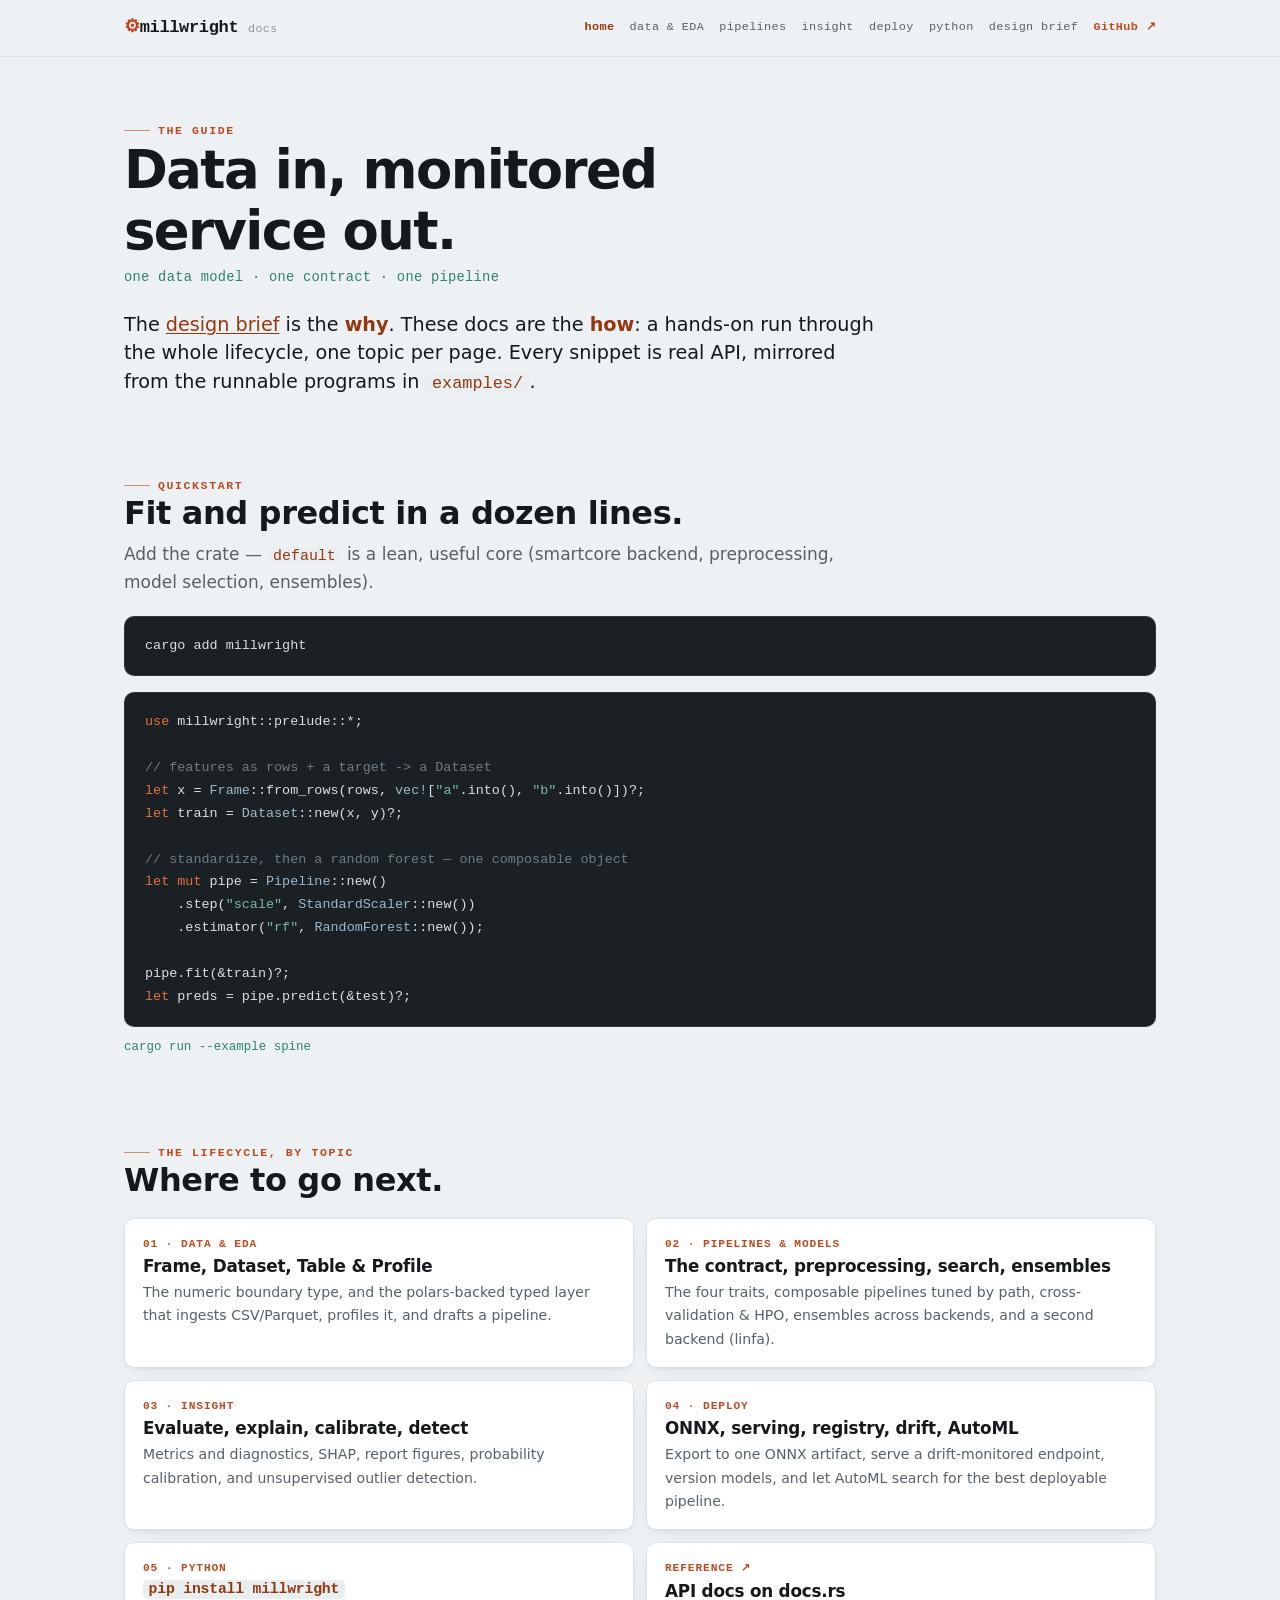
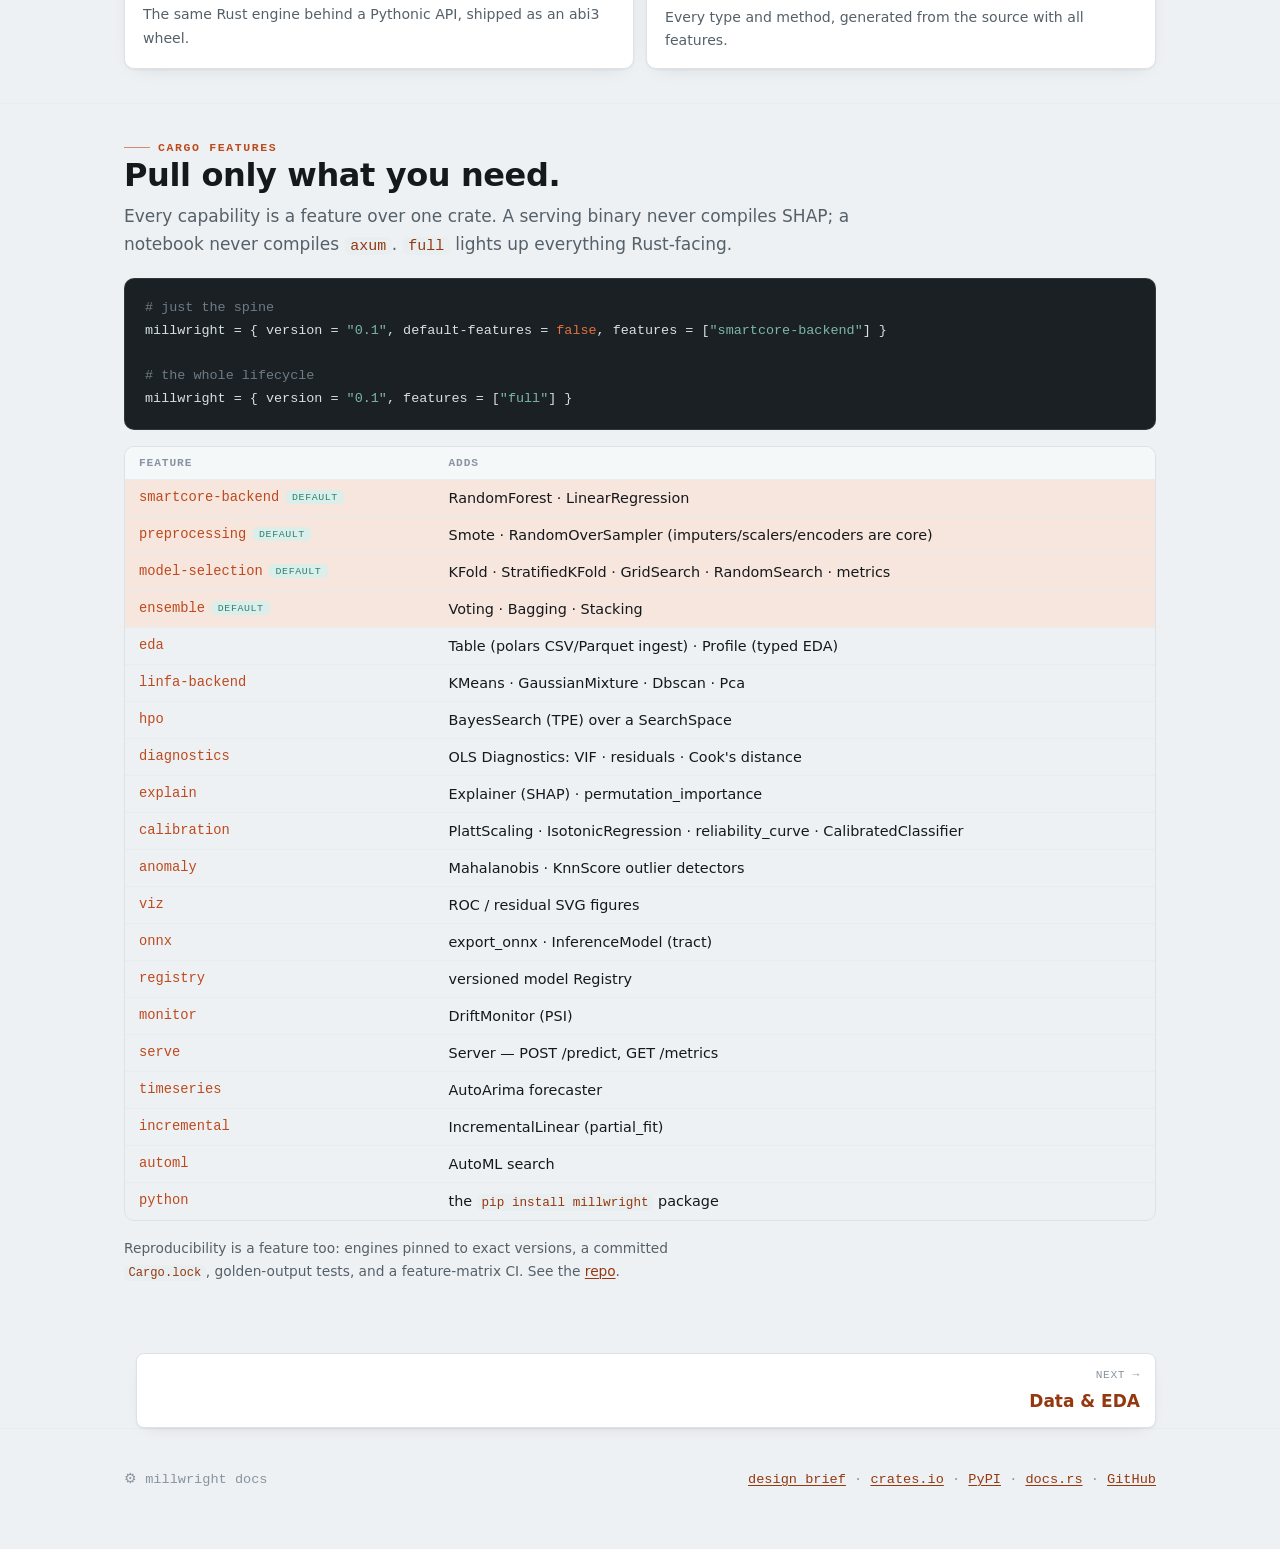
==== docs/index.html @ 13133437 "Site: split the guide into a multi-page docs site under docs/ - New docs/ site sharing docs/site.css" ====
<html><head><meta http-equiv="Content-Type" content="text/html; charset=UTF-8"><title>Millwright · Docs</title>
<meta name="viewport" content="width=device-width, initial-scale=1">
<link rel="stylesheet" href="site.css">
</head><body><header class="top">
  <div class="wrap">
    <div class="brand"><a href="../index.html"><span class="mark">⚙</span>millwright</a><span class="ver">docs</span></div>
    <nav>
      <a href="index.html" class="active">home</a>
      <a href="data.html">data &amp; EDA</a>
      <a href="pipelines.html">pipelines</a>
      <a href="insight.html">insight</a>
      <a href="deploy.html">deploy</a>
      <a href="python.html">python</a>
      <a href="../index.html">design brief</a>
      <a class="repo" href="https://github.com/mi7plus/millwright">GitHub ↗</a>
    </nav>
  </div>
</header>

<main>
  <div class="wrap">
    <div class="hero">
      <div class="eyebrow">The guide</div>
      <h1>Data in, monitored<br>service out.</h1>
      <div class="sub">one data model · one contract · one pipeline</div>
      <p class="lede">The <a href="../index.html">design brief</a> is the <b>why</b>. These docs are the <b>how</b>: a hands-on run through the whole lifecycle, one topic per page. Every snippet is real API, mirrored from the runnable programs in <code class="inl">examples/</code>.</p>
    </div>
  </div>

  <!-- QUICKSTART -->
  <section id="quickstart">
    <div class="wrap">
      <div class="head col">
        <div class="eyebrow">Quickstart</div>
        <h2>Fit and predict in a dozen lines.</h2>
        <p class="muted">Add the crate — <code class="inl">default</code> is a lean, useful core (smartcore backend, preprocessing, model selection, ensembles).</p>
      </div>
<pre>cargo add millwright</pre>
<pre><span class="k">use</span> millwright::prelude::*;

<span class="c">// features as rows + a target -&gt; a Dataset</span>
<span class="k">let</span> x = <span class="f">Frame</span>::from_rows(rows, <span class="f">vec!</span>[<span class="s">"a"</span>.into(), <span class="s">"b"</span>.into()])?;
<span class="k">let</span> train = <span class="f">Dataset</span>::new(x, y)?;

<span class="c">// standardize, then a random forest — one composable object</span>
<span class="k">let mut</span> pipe = <span class="f">Pipeline</span>::new()
    .step(<span class="s">"scale"</span>, <span class="f">StandardScaler</span>::new())
    .estimator(<span class="s">"rf"</span>, <span class="f">RandomForest</span>::new());

pipe.fit(&amp;train)?;
<span class="k">let</span> preds = pipe.predict(&amp;test)?;</pre>
      <p class="run">cargo run --example spine</p>
    </div>
  </section>

  <!-- TOPIC CARDS -->
  <section id="topics">
    <div class="wrap">
      <div class="head col">
        <div class="eyebrow">The lifecycle, by topic</div>
        <h2>Where to go next.</h2>
      </div>
      <div class="cards">
        <a class="card" href="data.html">
          <div class="n">01 · data &amp; EDA</div>
          <h3>Frame, Dataset, Table &amp; Profile</h3>
          <p>The numeric boundary type, and the polars-backed typed layer that ingests CSV/Parquet, profiles it, and drafts a pipeline.</p>
        </a>
        <a class="card" href="pipelines.html">
          <div class="n">02 · pipelines &amp; models</div>
          <h3>The contract, preprocessing, search, ensembles</h3>
          <p>The four traits, composable pipelines tuned by path, cross-validation &amp; HPO, ensembles across backends, and a second backend (linfa).</p>
        </a>
        <a class="card" href="insight.html">
          <div class="n">03 · insight</div>
          <h3>Evaluate, explain, calibrate, detect</h3>
          <p>Metrics and diagnostics, SHAP, report figures, probability calibration, and unsupervised outlier detection.</p>
        </a>
        <a class="card" href="deploy.html">
          <div class="n">04 · deploy</div>
          <h3>ONNX, serving, registry, drift, AutoML</h3>
          <p>Export to one ONNX artifact, serve a drift-monitored endpoint, version models, and let AutoML search for the best deployable pipeline.</p>
        </a>
        <a class="card" href="python.html">
          <div class="n">05 · python</div>
          <h3><code class="inl">pip install millwright</code></h3>
          <p>The same Rust engine behind a Pythonic API, shipped as an abi3 wheel.</p>
        </a>
        <a class="card" href="https://docs.rs/millwright">
          <div class="n">reference ↗</div>
          <h3>API docs on docs.rs</h3>
          <p>Every type and method, generated from the source with all features.</p>
        </a>
      </div>
    </div>
  </section>

  <!-- FEATURES -->
  <section id="features">
    <div class="wrap">
      <div class="head col">
        <div class="eyebrow">Cargo features</div>
        <h2>Pull only what you need.</h2>
        <p class="muted">Every capability is a feature over one crate. A serving binary never compiles SHAP; a notebook never compiles <code class="inl">axum</code>. <code class="inl">full</code> lights up everything Rust-facing.</p>
      </div>
<pre><span class="c"># just the spine</span>
millwright = { version = <span class="s">"0.1"</span>, default-features = <span class="k">false</span>, features = [<span class="s">"smartcore-backend"</span>] }

<span class="c"># the whole lifecycle</span>
millwright = { version = <span class="s">"0.1"</span>, features = [<span class="s">"full"</span>] }</pre>
      <div class="tablewrap">
        <table>
          <thead><tr><th>Feature</th><th>Adds</th></tr></thead>
          <tbody>
            <tr class="core"><td><span class="feat">smartcore-backend</span><span class="badge">default</span></td><td>RandomForest · LinearRegression</td></tr>
            <tr class="core"><td><span class="feat">preprocessing</span><span class="badge">default</span></td><td>Smote · RandomOverSampler (imputers/scalers/encoders are core)</td></tr>
            <tr class="core"><td><span class="feat">model-selection</span><span class="badge">default</span></td><td>KFold · StratifiedKFold · GridSearch · RandomSearch · metrics</td></tr>
            <tr class="core"><td><span class="feat">ensemble</span><span class="badge">default</span></td><td>Voting · Bagging · Stacking</td></tr>
            <tr><td><span class="feat">eda</span></td><td>Table (polars CSV/Parquet ingest) · Profile (typed EDA)</td></tr>
            <tr><td><span class="feat">linfa-backend</span></td><td>KMeans · GaussianMixture · Dbscan · Pca</td></tr>
            <tr><td><span class="feat">hpo</span></td><td>BayesSearch (TPE) over a SearchSpace</td></tr>
            <tr><td><span class="feat">diagnostics</span></td><td>OLS Diagnostics: VIF · residuals · Cook's distance</td></tr>
            <tr><td><span class="feat">explain</span></td><td>Explainer (SHAP) · permutation_importance</td></tr>
            <tr><td><span class="feat">calibration</span></td><td>PlattScaling · IsotonicRegression · reliability_curve · CalibratedClassifier</td></tr>
            <tr><td><span class="feat">anomaly</span></td><td>Mahalanobis · KnnScore outlier detectors</td></tr>
            <tr><td><span class="feat">viz</span></td><td>ROC / residual SVG figures</td></tr>
            <tr><td><span class="feat">onnx</span></td><td>export_onnx · InferenceModel (tract)</td></tr>
            <tr><td><span class="feat">registry</span></td><td>versioned model Registry</td></tr>
            <tr><td><span class="feat">monitor</span></td><td>DriftMonitor (PSI)</td></tr>
            <tr><td><span class="feat">serve</span></td><td>Server — POST /predict, GET /metrics</td></tr>
            <tr><td><span class="feat">timeseries</span></td><td>AutoArima forecaster</td></tr>
            <tr><td><span class="feat">incremental</span></td><td>IncrementalLinear (partial_fit)</td></tr>
            <tr><td><span class="feat">automl</span></td><td>AutoML search</td></tr>
            <tr><td><span class="feat">python</span></td><td>the <code class="inl">pip install millwright</code> package</td></tr>
          </tbody>
        </table>
      </div>
      <p class="tiny">Reproducibility is a feature too: engines pinned to exact versions, a committed <code class="inl">Cargo.lock</code>, golden-output tests, and a feature-matrix CI. See the <a href="https://github.com/mi7plus/millwright">repo</a>.</p>
    </div>
  </section>

  <div class="wrap">
    <div class="pager">
      <span></span>
      <a class="next" href="data.html"><span class="dir">next →</span><b>Data &amp; EDA</b></a>
    </div>
  </div>
</main>

<footer>
  <div class="wrap">
    <span class="mono">⚙ millwright docs</span>
    <span class="mono"><a href="../index.html">design brief</a> · <a href="https://crates.io/crates/millwright">crates.io</a> · <a href="https://pypi.org/project/millwright/">PyPI</a> · <a href="https://docs.rs/millwright">docs.rs</a> · <a href="https://github.com/mi7plus/millwright">GitHub</a></span>
  </div>
</footer>
</body></html>
---- docs/site.css ----
:root{
  --bg:#EEF1F3; --surface:#FFFFFF; --surface-2:#F5F8F9; --surface-3:#E9EEF1;
  --ink:#16191C; --ink-soft:#556069; --ink-faint:#8894A0;
  --line:#DCE3E8; --line-soft:#E7ECEF;
  --oxide:#BC4A1E; --oxide-tint:#F6E6DE; --oxide-ink:#94380F;
  --patina:#2C8272; --patina-tint:#DCEEEA;
  --steel:#3E5566;
  --code-bg:#1A2024; --code-ink:#D7E0E6; --code-key:#E4703F; --code-str:#7CB8A6; --code-com:#6E7C86; --code-fn:#9DB8CC;
  --font-sans:system-ui,-apple-system,"Segoe UI",Roboto,Helvetica,Arial,sans-serif;
  --font-mono:ui-monospace,"JetBrains Mono","Cascadia Code","SF Mono",Menlo,Consolas,monospace;
  --measure:68ch;
  --radius:10px;
  --shadow:0 1px 2px rgba(20,30,40,.05),0 6px 20px -12px rgba(20,30,40,.18);
}
:root:not([data-theme="light"]){
  @media (prefers-color-scheme:dark){
    --bg:#13171A; --surface:#1A2024; --surface-2:#20272C; --surface-3:#161C20;
    --ink:#E7ECEF; --ink-soft:#9DA8B0; --ink-faint:#6C7882;
    --line:#2A333A; --line-soft:#232B31;
    --oxide:#E4703F; --oxide-tint:#2A1C15; --oxide-ink:#F0906A;
    --patina:#54B7A1; --patina-tint:#132723;
    --steel:#87A2B6;
    --code-bg:#10151A; --shadow:0 1px 2px rgba(0,0,0,.3),0 10px 30px -16px rgba(0,0,0,.6);
  }
}
:root[data-theme="dark"]{
  --bg:#13171A; --surface:#1A2024; --surface-2:#20272C; --surface-3:#161C20;
  --ink:#E7ECEF; --ink-soft:#9DA8B0; --ink-faint:#6C7882;
  --line:#2A333A; --line-soft:#232B31;
  --oxide:#E4703F; --oxide-tint:#2A1C15; --oxide-ink:#F0906A;
  --patina:#54B7A1; --patina-tint:#132723;
  --steel:#87A2B6;
  --code-bg:#10151A; --shadow:0 1px 2px rgba(0,0,0,.3),0 10px 30px -16px rgba(0,0,0,.6);
}

*{box-sizing:border-box}
html{-webkit-text-size-adjust:100%; scroll-behavior:smooth}
body{
  margin:0; background:var(--bg); color:var(--ink);
  font-family:var(--font-sans); font-size:17px; line-height:1.65;
  -webkit-font-smoothing:antialiased; text-rendering:optimizeLegibility;
}
.wrap{max-width:1080px; margin:0 auto; padding:0 24px}
.col{max-width:var(--measure)}

h1,h2,h3{line-height:1.15; text-wrap:balance; margin:0; letter-spacing:-.012em}
h2{font-size:clamp(1.5rem,1.1rem + 1.5vw,2rem); font-weight:650; margin-bottom:.5rem}
h3{font-size:1.12rem; font-weight:650; margin:1.4rem 0 .3rem}
p{margin:0 0 1rem; max-width:var(--measure)}
a{color:var(--oxide-ink); text-underline-offset:2px; text-decoration-thickness:1px}
strong{font-weight:650}
.eyebrow{
  font-family:var(--font-mono); font-size:.72rem; font-weight:600;
  letter-spacing:.14em; text-transform:uppercase; color:var(--oxide);
  display:inline-flex; align-items:center; gap:.5rem;
}
.eyebrow::before{content:""; width:26px; height:1px; background:var(--oxide); opacity:.6}
.mono{font-family:var(--font-mono)}
.muted{color:var(--ink-soft)}
.tiny{font-size:.86rem; color:var(--ink-soft)}

header.top{
  position:sticky; top:0; z-index:20; background:color-mix(in srgb,var(--bg) 86%,transparent);
  -webkit-backdrop-filter:saturate(1.4) blur(8px); backdrop-filter:saturate(1.4) blur(8px);
  border-bottom:1px solid var(--line);
}
.top .wrap{display:flex; align-items:center; justify-content:space-between; height:56px}
.brand{display:flex; align-items:baseline; gap:.6rem; font-family:var(--font-mono); font-weight:700; letter-spacing:-.02em}
.brand a{color:inherit; text-decoration:none}
.brand .mark{color:var(--oxide); font-size:1.15rem}
.brand .ver{font-size:.72rem; color:var(--ink-faint); font-weight:500; letter-spacing:.05em}
.top nav{display:flex; gap:.95rem; font-family:var(--font-mono); font-size:.74rem; letter-spacing:.03em; align-items:center}
.top nav a{color:var(--ink-soft); text-decoration:none}
.top nav a:hover{color:var(--oxide-ink)}
.top nav a.active{color:var(--oxide-ink); font-weight:600}
.top nav a.repo{color:var(--oxide); font-weight:600}
@media(max-width:820px){.top nav{display:none}}

.hero{padding:64px 0 28px}
.hero h1{font-size:clamp(2.1rem,1.5rem + 2.6vw,3.3rem); font-weight:700; letter-spacing:-.03em}
.hero .sub{margin-top:.35rem; font-family:var(--font-mono); font-size:.86rem; letter-spacing:.02em; color:var(--patina)}
.hero .lede{margin-top:1.3rem; max-width:62ch; font-size:1.2rem; color:var(--ink); line-height:1.5}
.hero .lede b{color:var(--oxide-ink); font-weight:650}

section{padding:34px 0; border-top:1px solid var(--line-soft)}
section > .wrap > .head{margin-bottom:1.2rem}
.head .col{max-width:62ch}

pre{
  background:var(--code-bg); color:var(--code-ink); border-radius:var(--radius);
  padding:18px 20px; overflow-x:auto; font-family:var(--font-mono); font-size:.84rem; line-height:1.7;
  border:1px solid color-mix(in srgb,var(--code-ink) 12%,transparent); margin:0 0 1rem;
}
pre .k{color:var(--code-key)} pre .s{color:var(--code-str)} pre .c{color:var(--code-com)} pre .f{color:var(--code-fn)} pre .d{color:var(--ink-faint)}
code.inl{font-family:var(--font-mono); font-size:.88em; background:var(--surface-3); padding:.08em .38em; border-radius:5px; color:var(--oxide-ink)}

.tablewrap{overflow-x:auto; border:1px solid var(--line); border-radius:var(--radius); margin-bottom:1rem}
table{border-collapse:collapse; width:100%; font-size:.9rem; min-width:520px}
th,td{text-align:left; padding:10px 14px; border-bottom:1px solid var(--line-soft); vertical-align:top}
thead th{font-family:var(--font-mono); font-size:.7rem; text-transform:uppercase; letter-spacing:.08em; color:var(--ink-faint); font-weight:600; background:var(--surface-2)}
tbody tr:last-child td{border-bottom:0}
td .feat{font-family:var(--font-mono); color:var(--oxide); font-size:.86rem}
tr.core td{background:var(--oxide-tint)}
.badge{font-family:var(--font-mono); font-size:.62rem; letter-spacing:.06em; text-transform:uppercase; padding:.12rem .4rem; border-radius:5px; background:var(--patina-tint); color:var(--patina); margin-left:.4rem; vertical-align:middle}

ul.clean{list-style:none; margin:.2rem 0 1rem; padding:0; display:flex; flex-direction:column; gap:.5rem; max-width:var(--measure)}
ul.clean li{position:relative; padding-left:1.2rem; font-size:.95rem; color:var(--ink-soft); line-height:1.5}
ul.clean li::before{content:""; position:absolute; left:0; top:.62em; width:6px; height:6px; border-radius:1px; background:var(--oxide)}
ul.clean li b{color:var(--ink); font-weight:600}

.callout{
  background:var(--surface-2); border:1px solid var(--line); border-left:3px solid var(--patina);
  border-radius:8px; padding:12px 15px; margin:0 0 1rem; font-size:.92rem; color:var(--ink-soft); max-width:var(--measure);
}
.callout b{color:var(--ink)}
.run{font-family:var(--font-mono); font-size:.78rem; color:var(--patina); margin:-.4rem 0 1rem}

/* home topic cards */
.cards{display:grid; grid-template-columns:repeat(2,1fr); gap:12px; margin-top:.6rem}
@media(max-width:680px){.cards{grid-template-columns:1fr}}
.card{
  display:block; text-decoration:none; color:var(--ink);
  background:var(--surface); border:1px solid var(--line); border-radius:var(--radius);
  padding:16px 18px; box-shadow:var(--shadow);
}
.card:hover{border-color:var(--oxide)}
.card .n{font-family:var(--font-mono); font-size:.7rem; letter-spacing:.08em; text-transform:uppercase; color:var(--oxide); font-weight:600}
.card h3{margin:.25rem 0 .3rem; font-size:1.05rem}
.card p{margin:0; font-size:.88rem; color:var(--ink-soft)}

/* prev / next pager */
.pager{display:flex; justify-content:space-between; gap:12px; margin-top:1.2rem}
.pager a{
  flex:1; text-decoration:none; color:var(--ink); background:var(--surface);
  border:1px solid var(--line); border-radius:8px; padding:12px 15px; box-shadow:var(--shadow);
}
.pager a:hover{border-color:var(--oxide)}
.pager .dir{font-family:var(--font-mono); font-size:.7rem; letter-spacing:.06em; text-transform:uppercase; color:var(--ink-faint)}
.pager a.next{text-align:right}
.pager b{display:block; color:var(--oxide-ink); font-weight:650; margin-top:.15rem}

/* two-up */
.grid2{display:grid; grid-template-columns:1fr 1fr; gap:14px}
.grid2>div{min-width:0}
.grid2 table{min-width:0}
@media(max-width:720px){.grid2{grid-template-columns:1fr}}

footer{padding:40px 0 60px; border-top:1px solid var(--line-soft); color:var(--ink-faint); font-size:.85rem}
footer .wrap{display:flex; justify-content:space-between; flex-wrap:wrap; gap:1rem}
footer .mono{font-family:var(--font-mono)}
::selection{background:var(--oxide); color:#fff}
:focus-visible{outline:2px solid var(--oxide); outline-offset:2px; border-radius:3px}
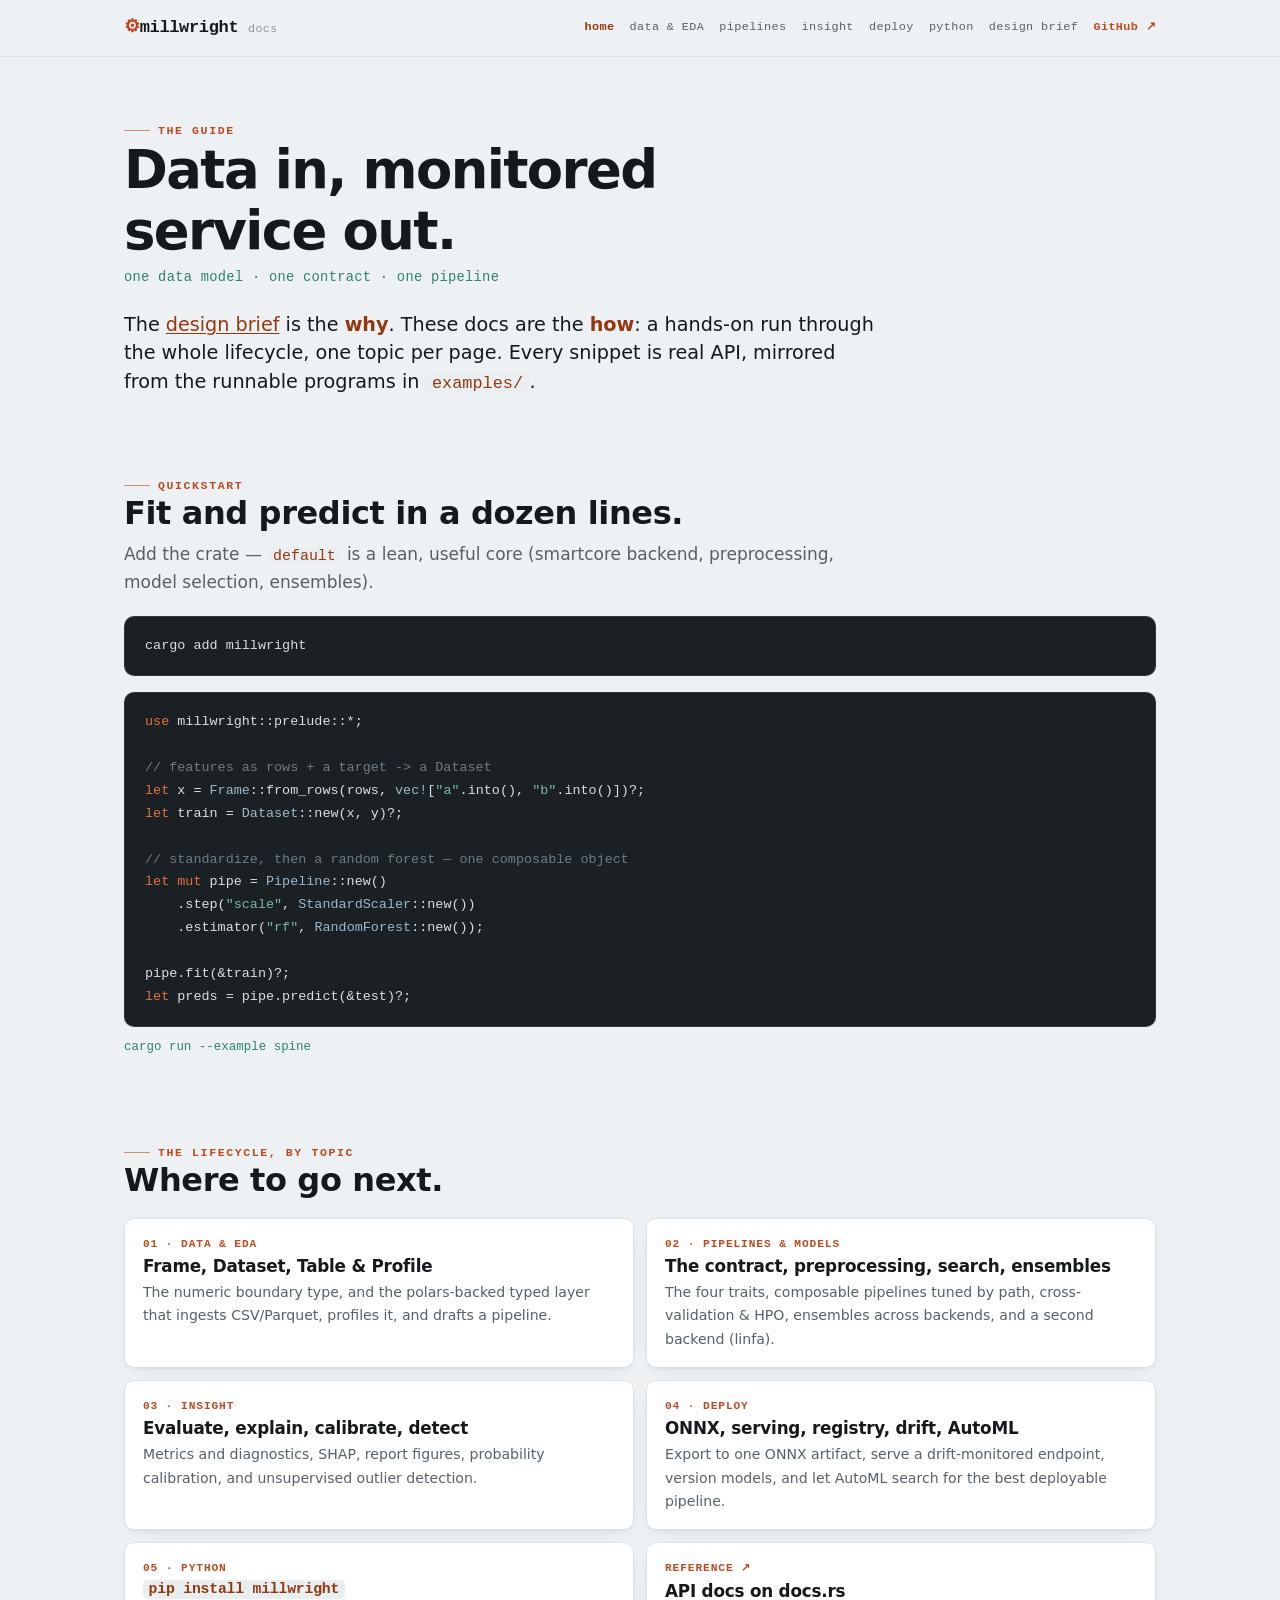
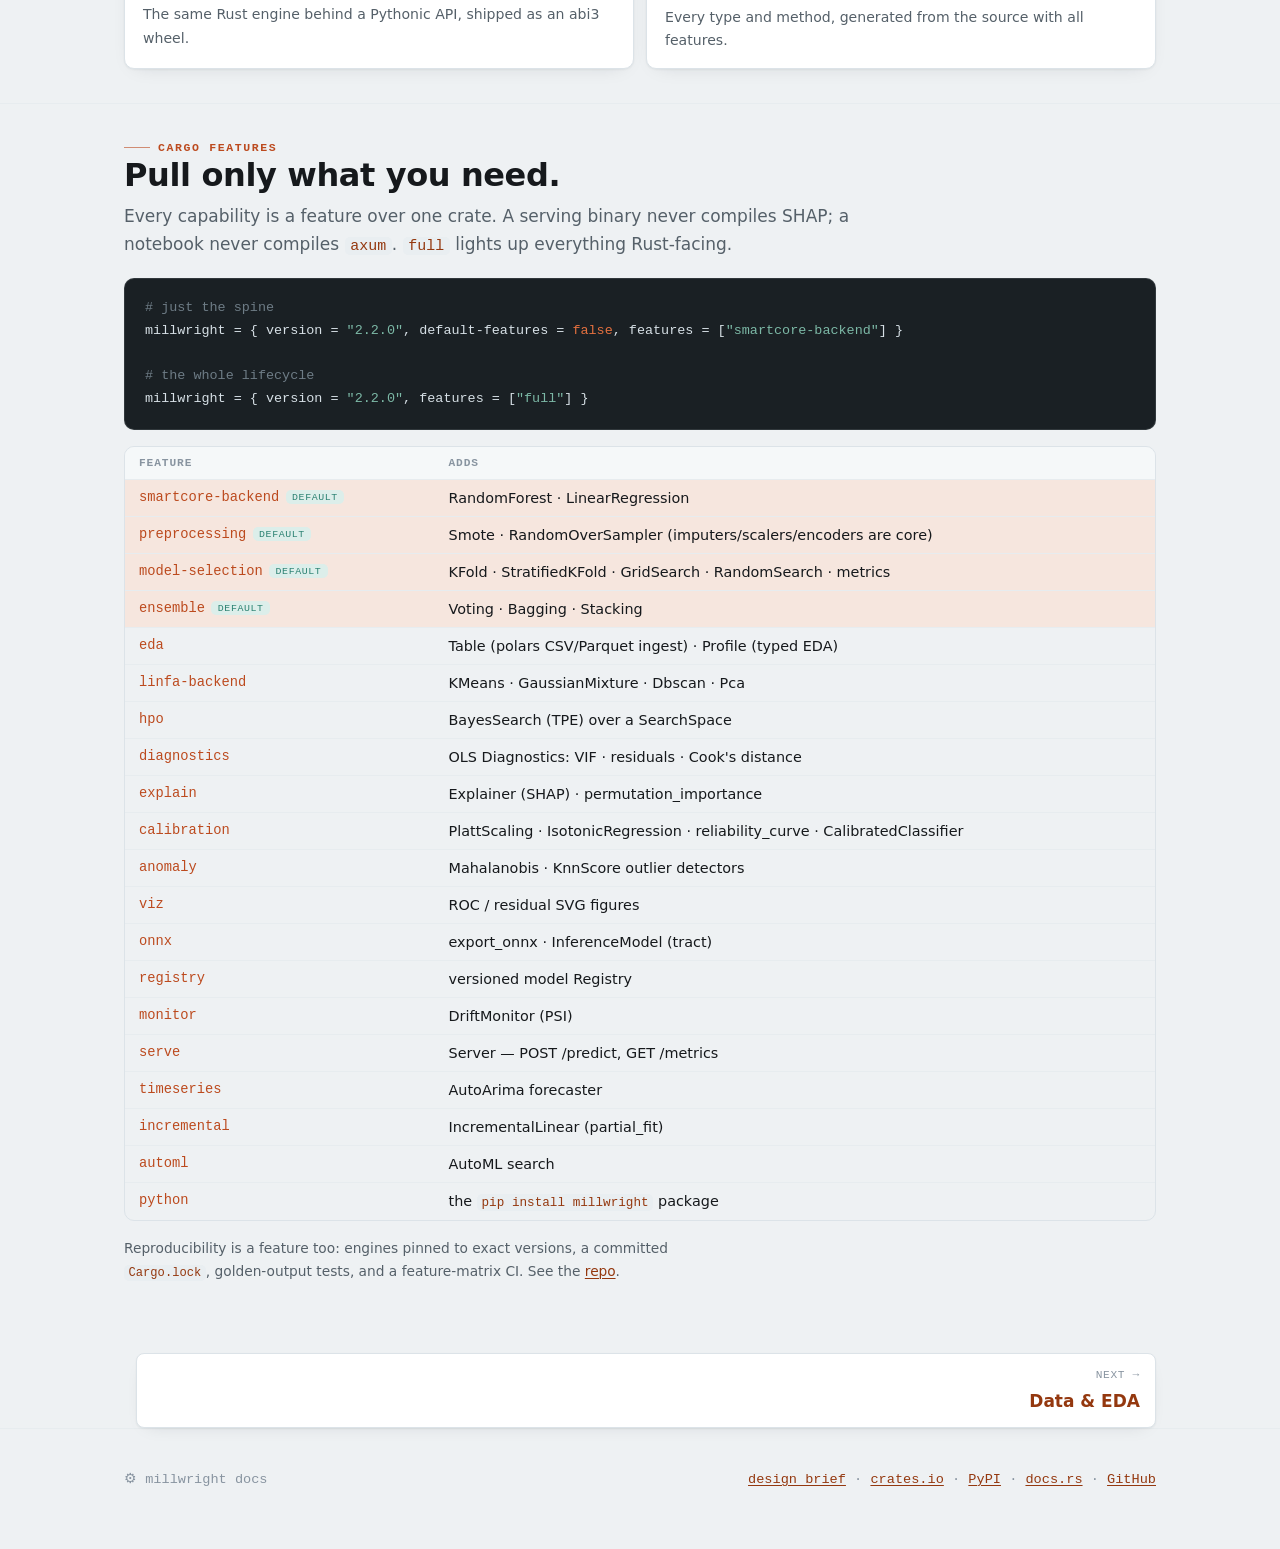
==== commit c1a9243a: "Close repository hardening gaps" ====
--- a/docs/index.html
+++ b/docs/index.html
@@ -104,10 +104,10 @@
         <p class="muted">Every capability is a feature over one crate. A serving binary never compiles SHAP; a notebook never compiles <code class="inl">axum</code>. <code class="inl">full</code> lights up everything Rust-facing.</p>
       </div>
 <pre><span class="c"># just the spine</span>
-millwright = { version = <span class="s">"0.1"</span>, default-features = <span class="k">false</span>, features = [<span class="s">"smartcore-backend"</span>] }
+millwright = { version = <span class="s">"2.2.0"</span>, default-features = <span class="k">false</span>, features = [<span class="s">"smartcore-backend"</span>] }
 
 <span class="c"># the whole lifecycle</span>
-millwright = { version = <span class="s">"0.1"</span>, features = [<span class="s">"full"</span>] }</pre>
+millwright = { version = <span class="s">"2.2.0"</span>, features = [<span class="s">"full"</span>] }</pre>
       <div class="tablewrap">
         <table>
           <thead><tr><th>Feature</th><th>Adds</th></tr></thead>
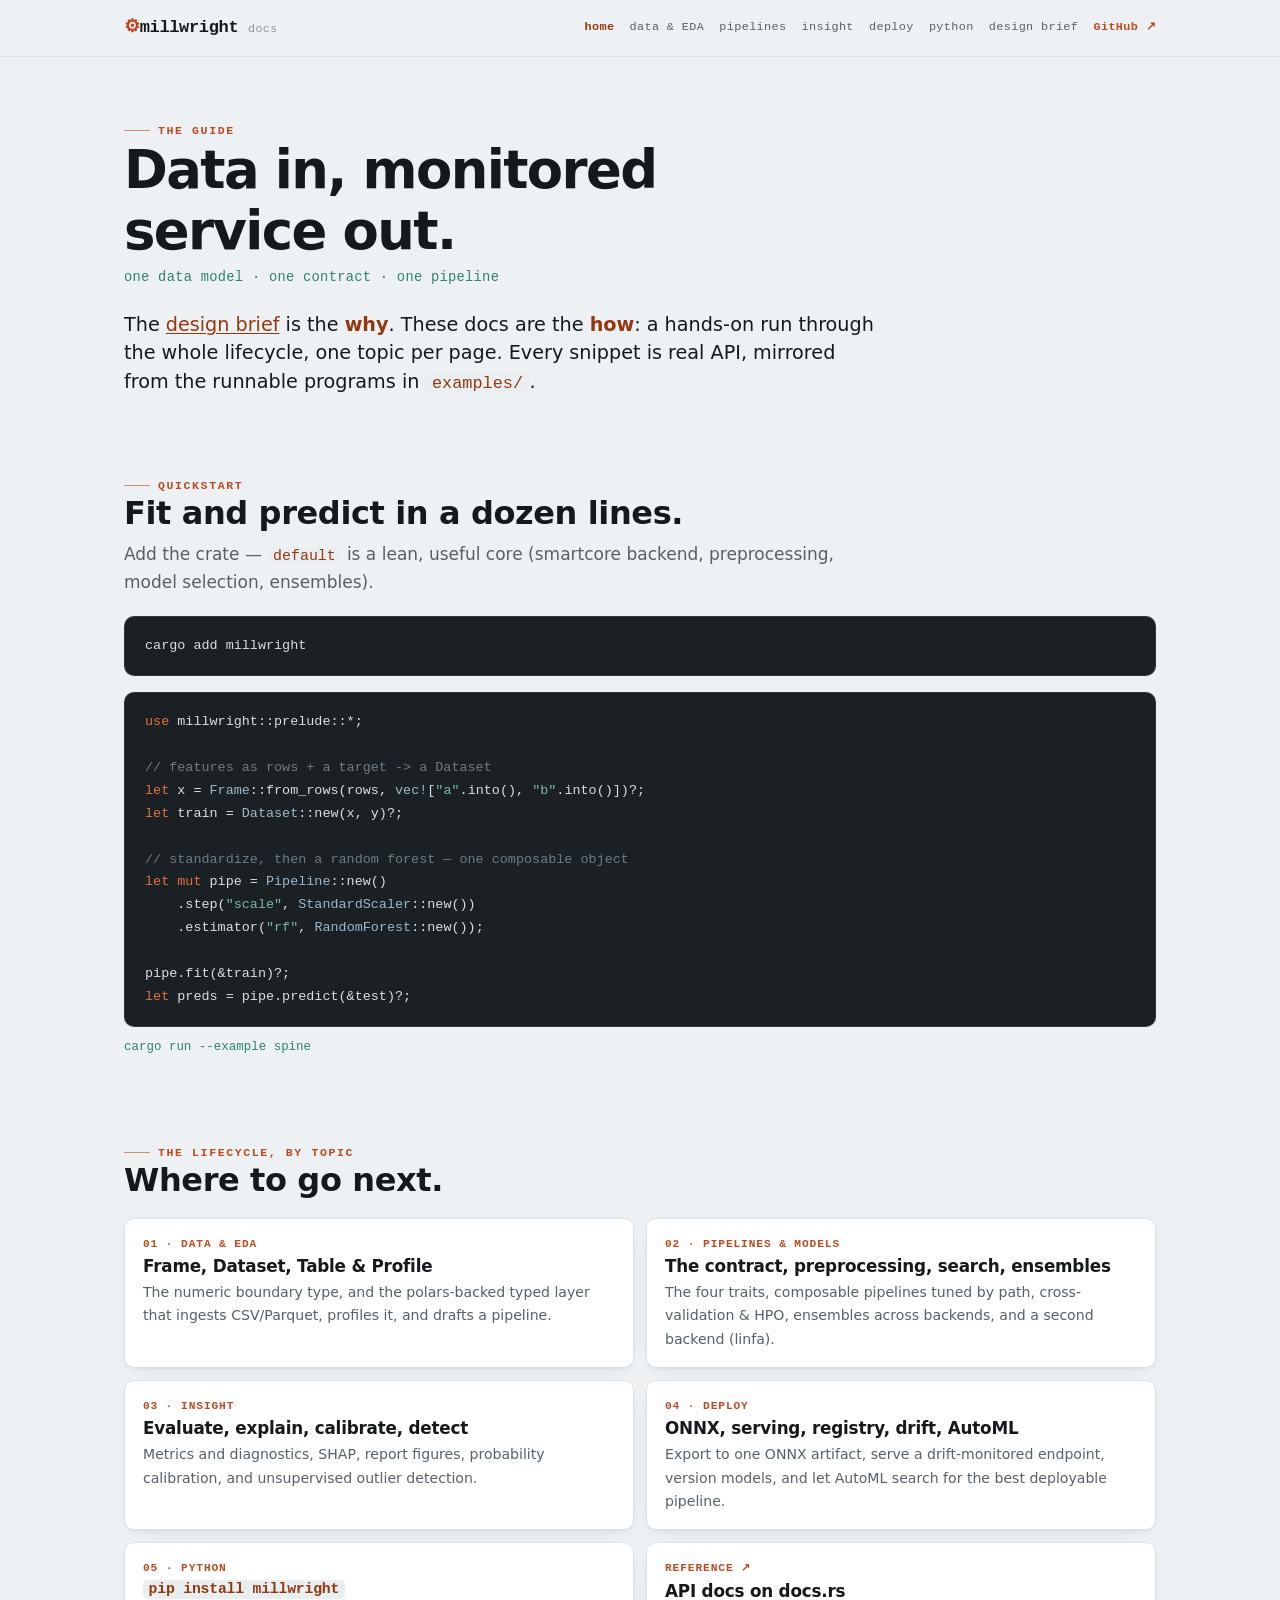
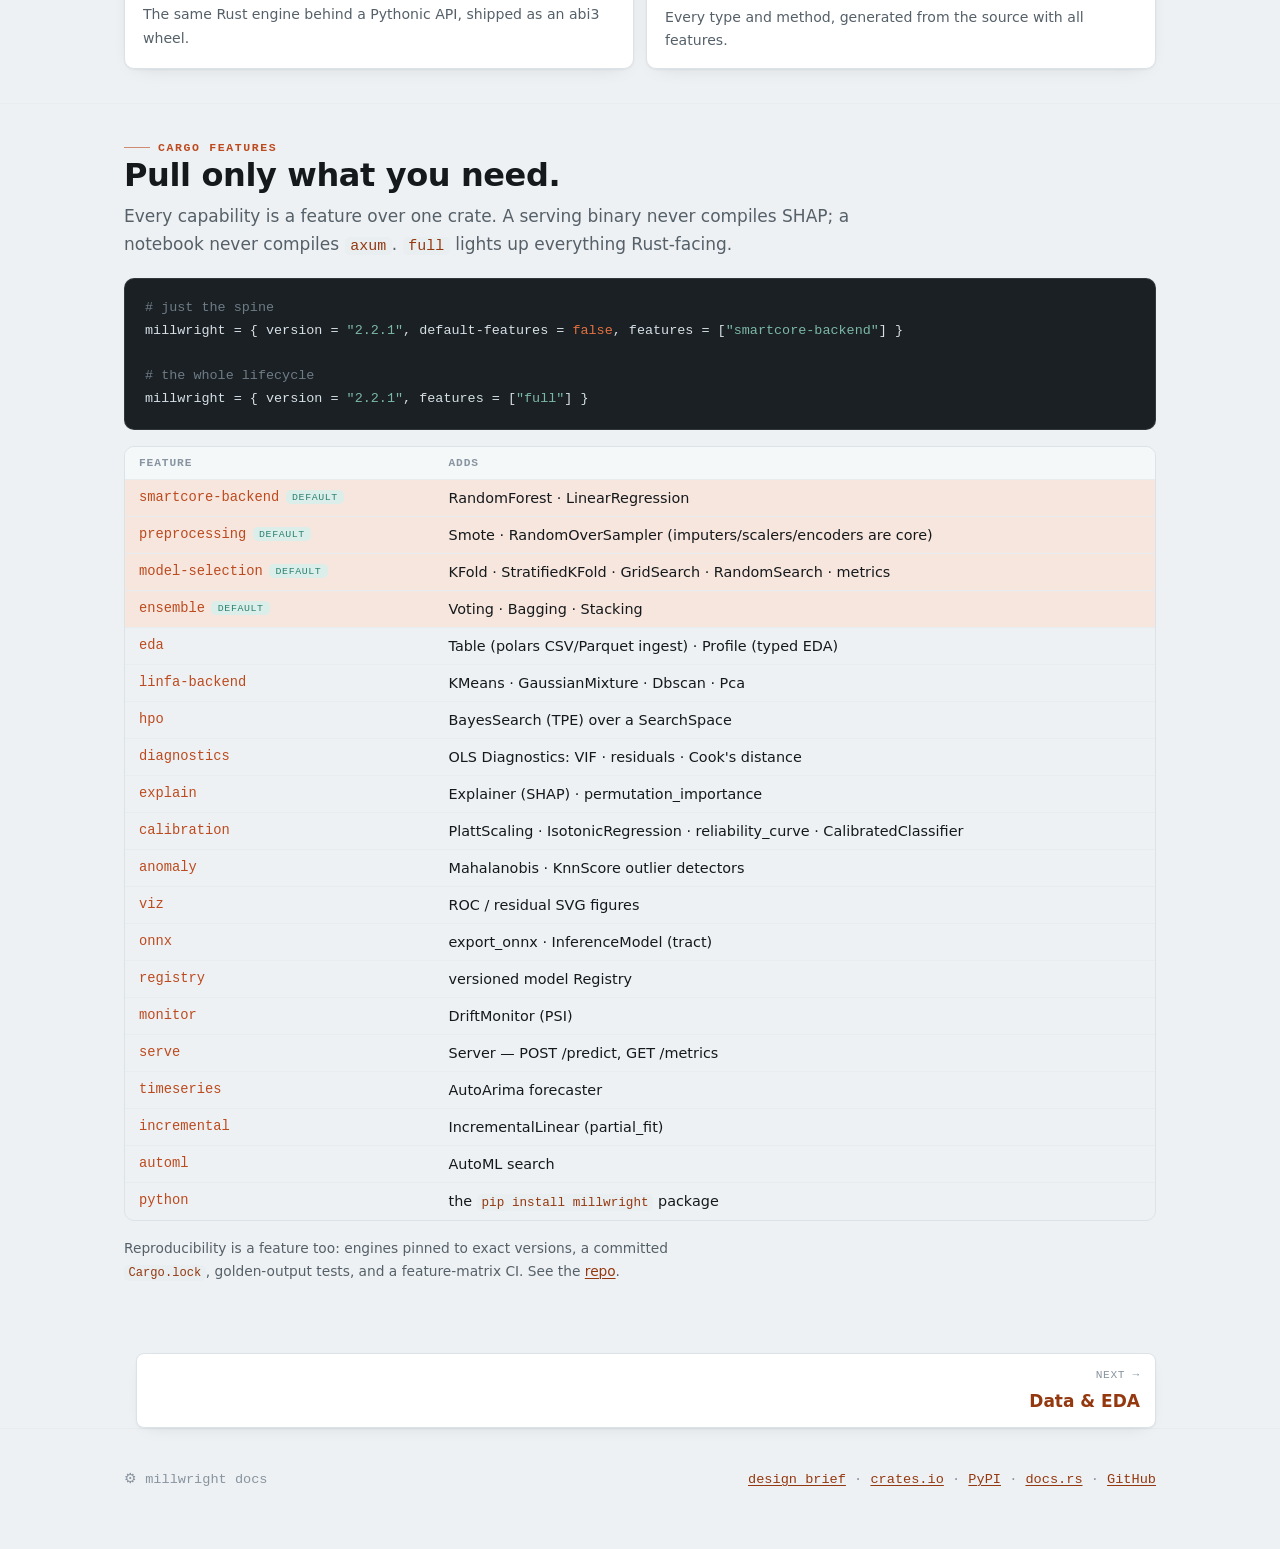
==== commit 5f3883a5: "Bump version to 2.2.1" ====
--- a/docs/index.html
+++ b/docs/index.html
@@ -104,10 +104,10 @@
         <p class="muted">Every capability is a feature over one crate. A serving binary never compiles SHAP; a notebook never compiles <code class="inl">axum</code>. <code class="inl">full</code> lights up everything Rust-facing.</p>
       </div>
 <pre><span class="c"># just the spine</span>
-millwright = { version = <span class="s">"2.2.0"</span>, default-features = <span class="k">false</span>, features = [<span class="s">"smartcore-backend"</span>] }
+millwright = { version = <span class="s">"2.2.1"</span>, default-features = <span class="k">false</span>, features = [<span class="s">"smartcore-backend"</span>] }
 
 <span class="c"># the whole lifecycle</span>
-millwright = { version = <span class="s">"2.2.0"</span>, features = [<span class="s">"full"</span>] }</pre>
+millwright = { version = <span class="s">"2.2.1"</span>, features = [<span class="s">"full"</span>] }</pre>
       <div class="tablewrap">
         <table>
           <thead><tr><th>Feature</th><th>Adds</th></tr></thead>
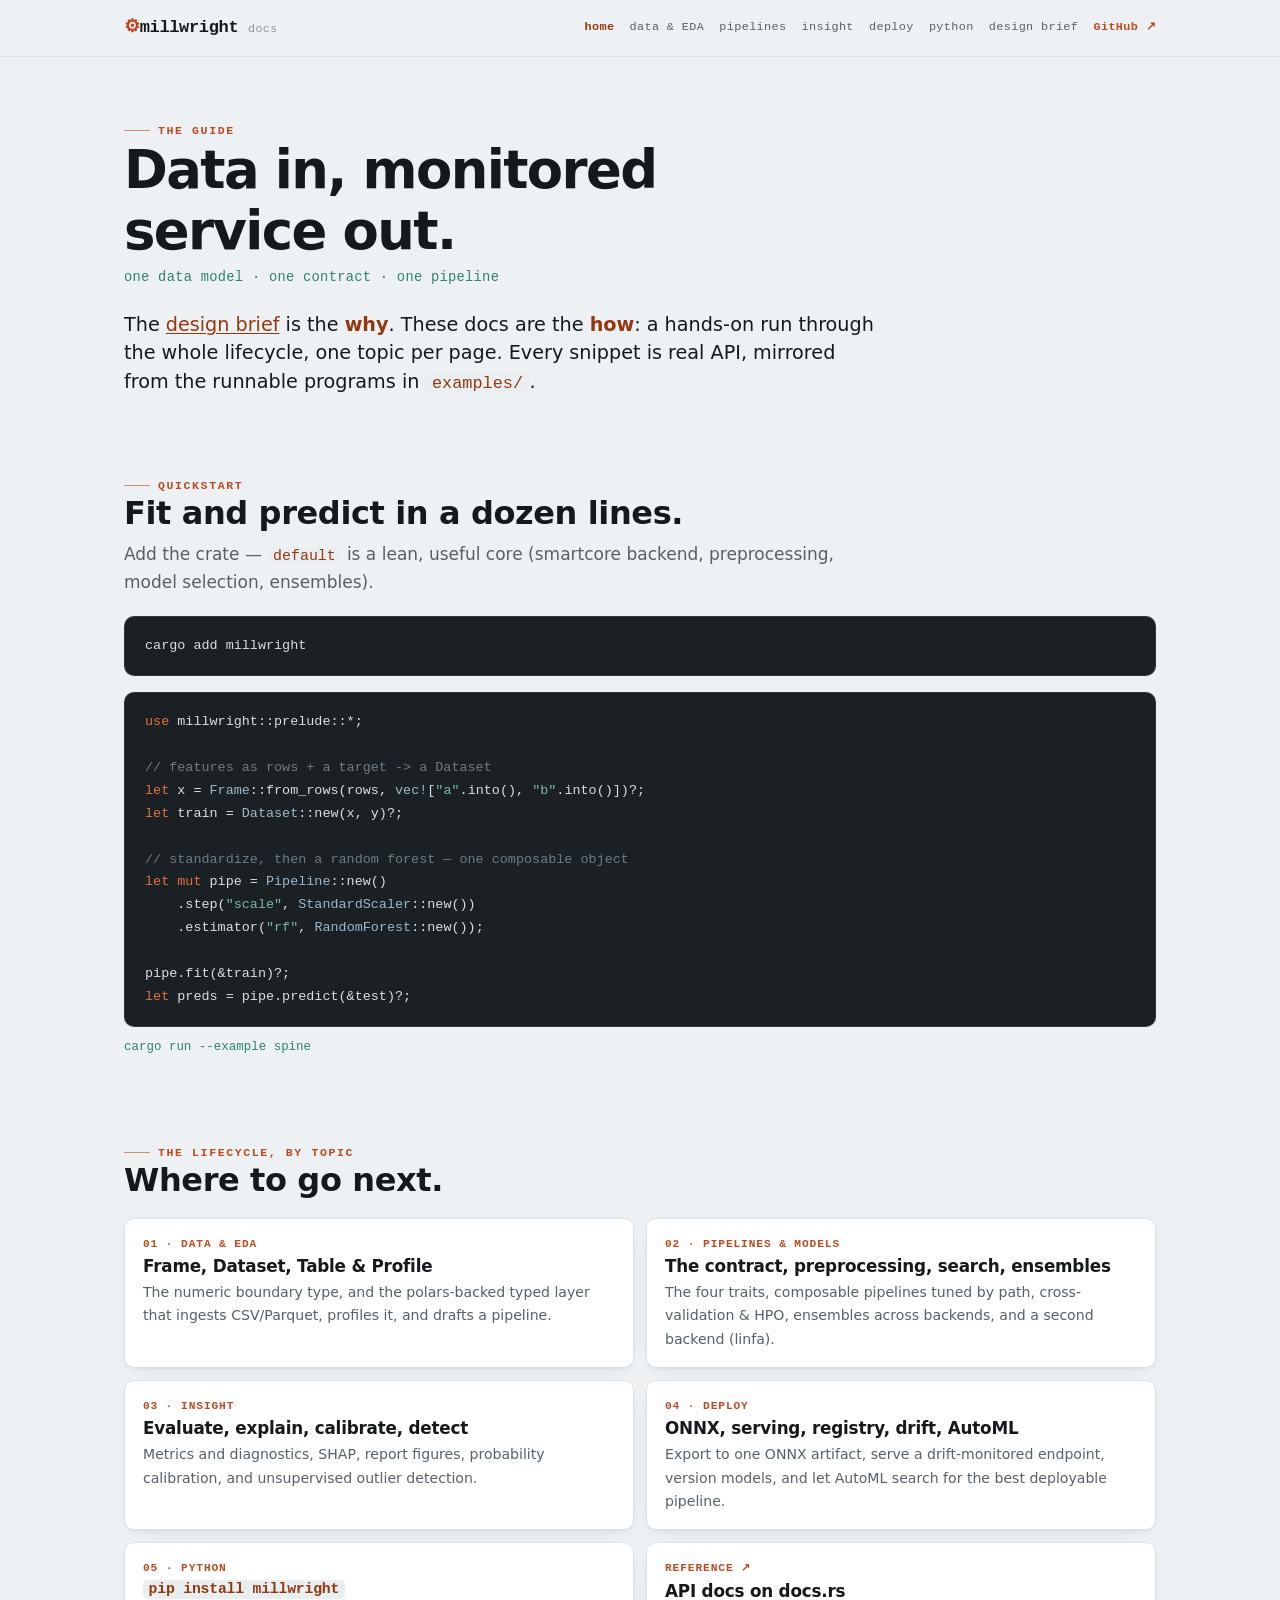
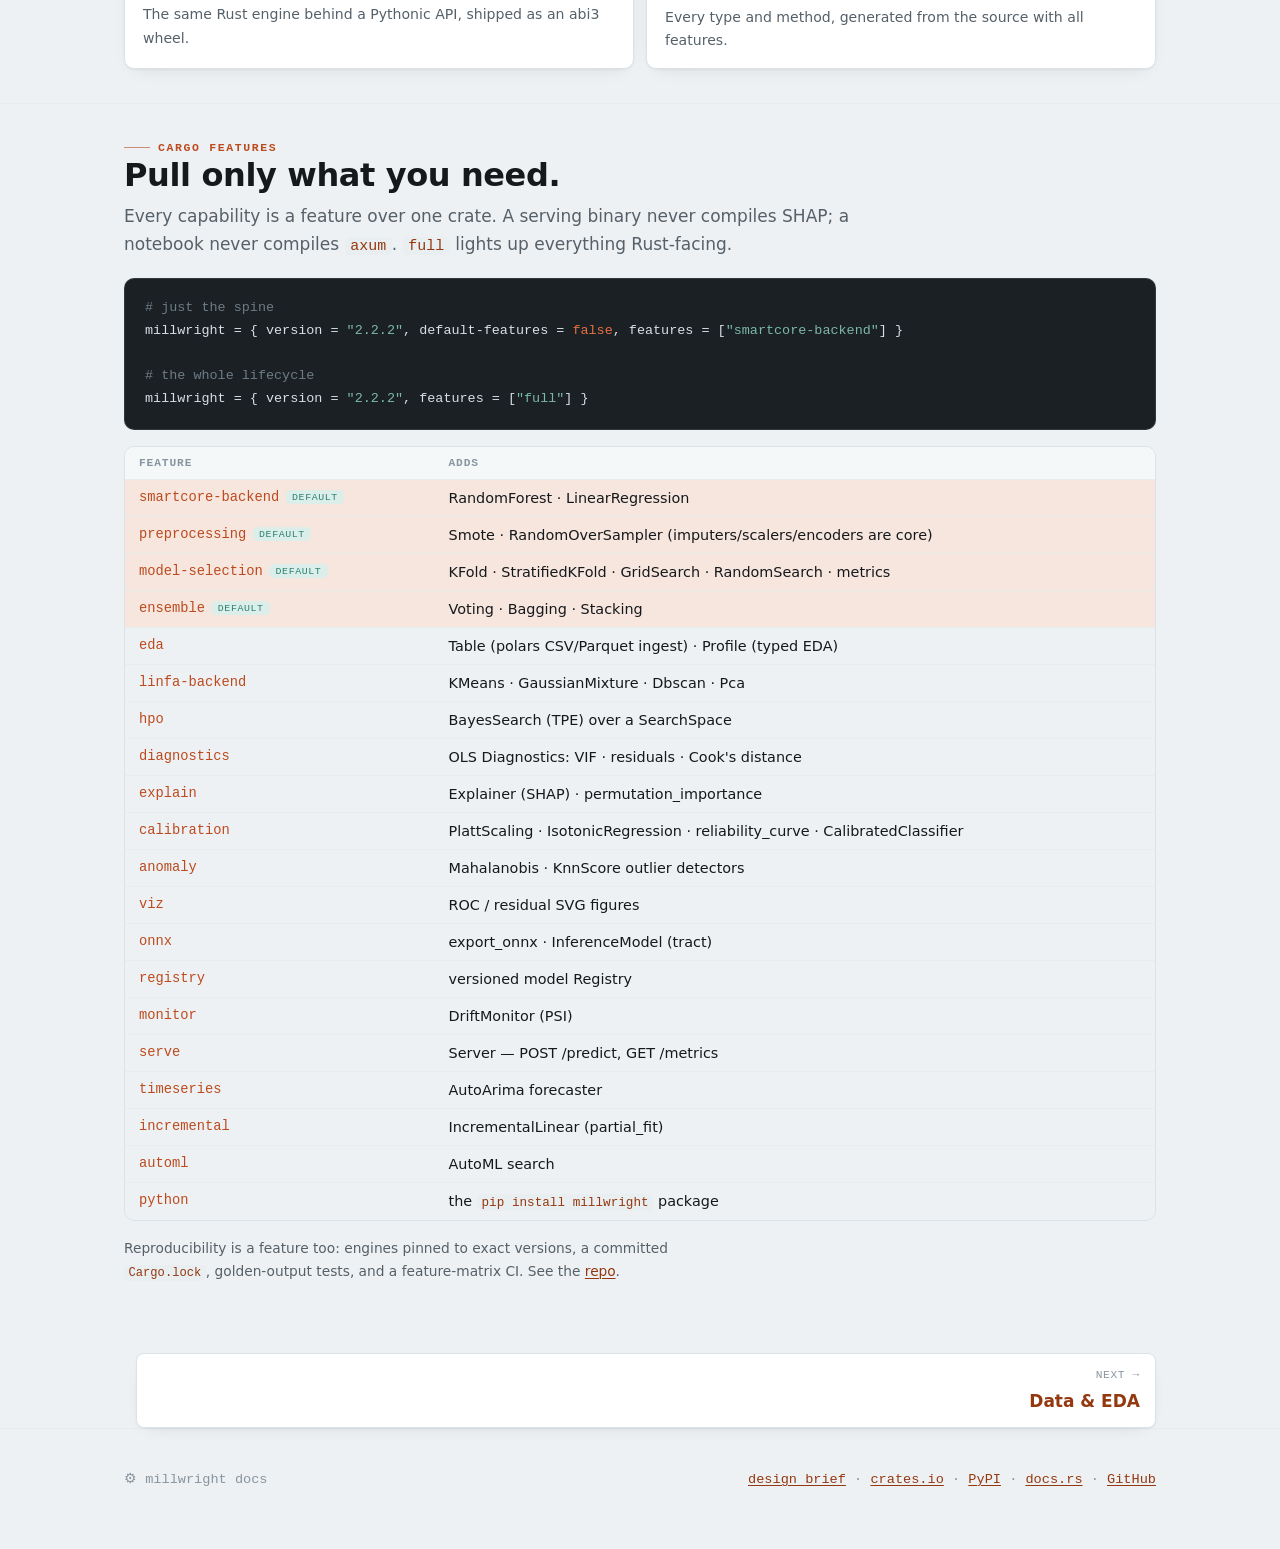
==== commit 8e12fbc7: "Expand AutoML ensembles and release 2.2.2" ====
--- a/docs/index.html
+++ b/docs/index.html
@@ -104,10 +104,10 @@
         <p class="muted">Every capability is a feature over one crate. A serving binary never compiles SHAP; a notebook never compiles <code class="inl">axum</code>. <code class="inl">full</code> lights up everything Rust-facing.</p>
       </div>
 <pre><span class="c"># just the spine</span>
-millwright = { version = <span class="s">"2.2.1"</span>, default-features = <span class="k">false</span>, features = [<span class="s">"smartcore-backend"</span>] }
+millwright = { version = <span class="s">"2.2.2"</span>, default-features = <span class="k">false</span>, features = [<span class="s">"smartcore-backend"</span>] }
 
 <span class="c"># the whole lifecycle</span>
-millwright = { version = <span class="s">"2.2.1"</span>, features = [<span class="s">"full"</span>] }</pre>
+millwright = { version = <span class="s">"2.2.2"</span>, features = [<span class="s">"full"</span>] }</pre>
       <div class="tablewrap">
         <table>
           <thead><tr><th>Feature</th><th>Adds</th></tr></thead>
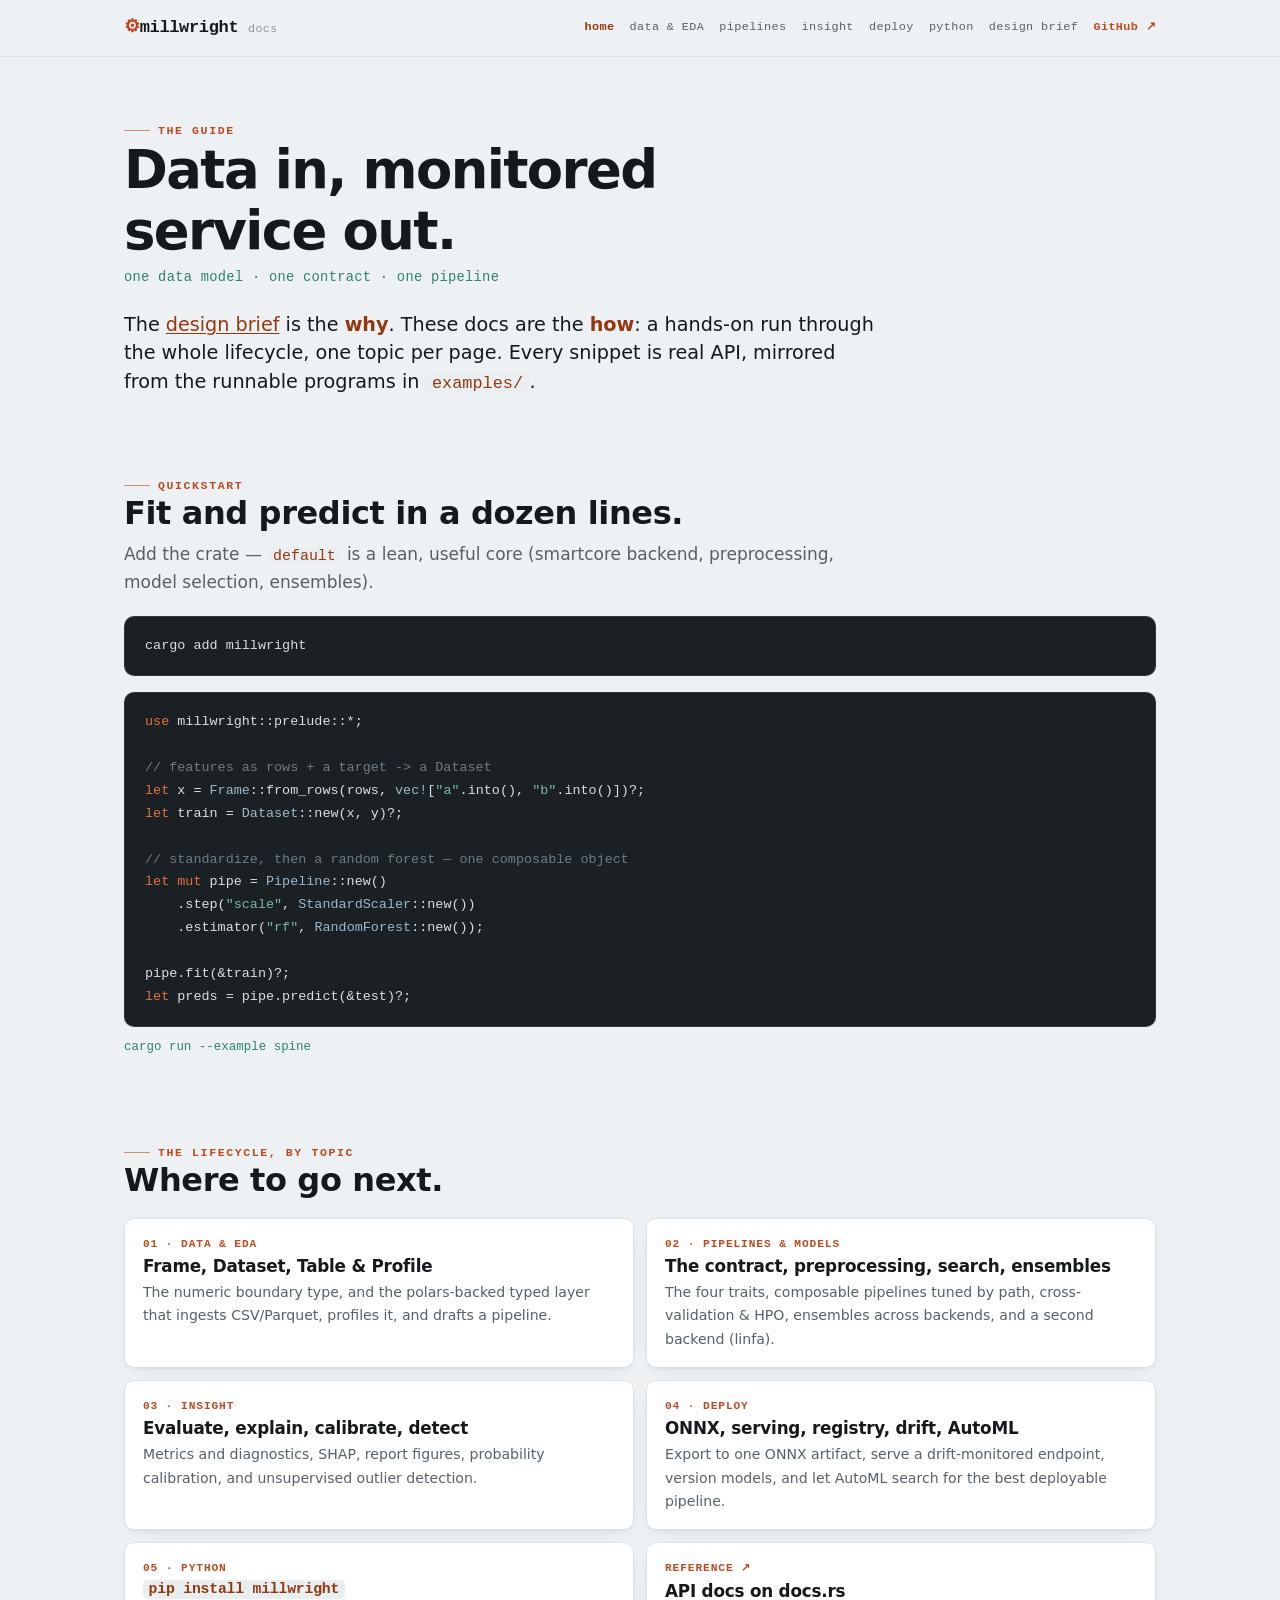
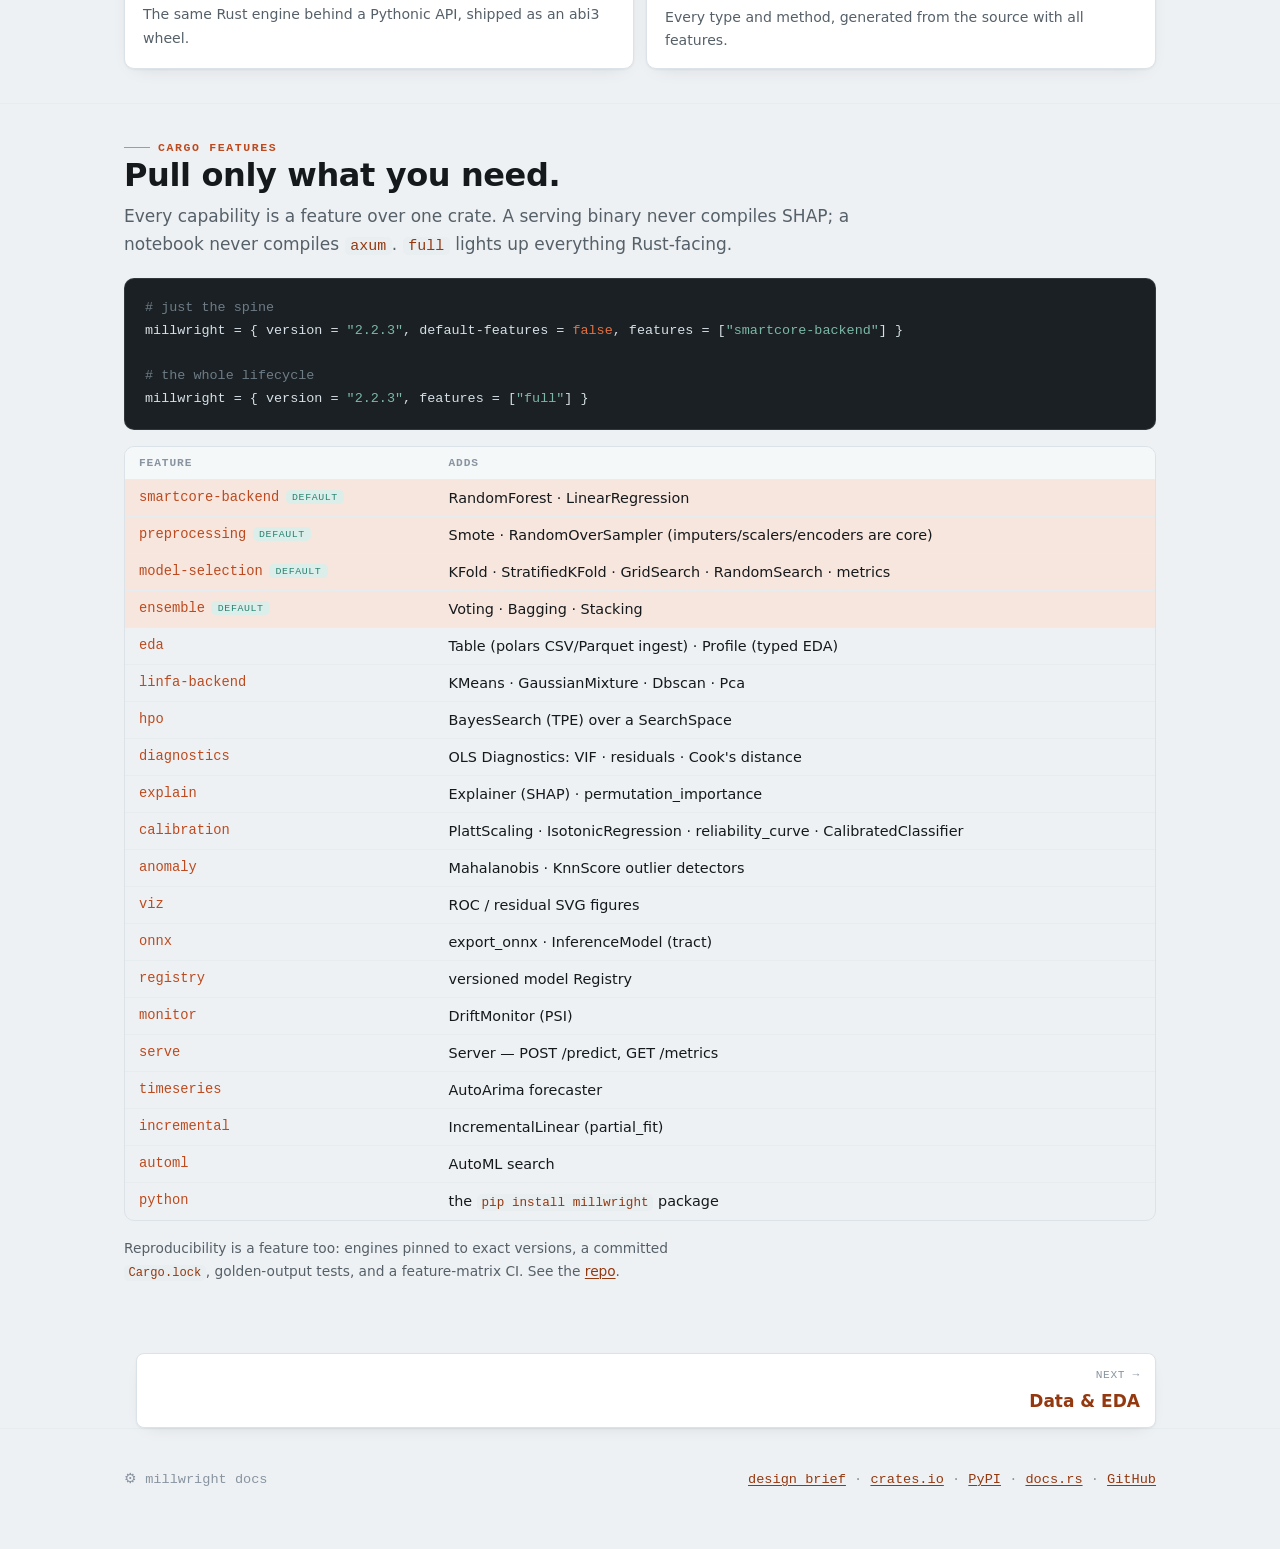
==== commit 2358124d: "Harden AutoML diagnostics and prepare 2.2.3" ====
--- a/docs/index.html
+++ b/docs/index.html
@@ -104,10 +104,10 @@
         <p class="muted">Every capability is a feature over one crate. A serving binary never compiles SHAP; a notebook never compiles <code class="inl">axum</code>. <code class="inl">full</code> lights up everything Rust-facing.</p>
       </div>
 <pre><span class="c"># just the spine</span>
-millwright = { version = <span class="s">"2.2.2"</span>, default-features = <span class="k">false</span>, features = [<span class="s">"smartcore-backend"</span>] }
+millwright = { version = <span class="s">"2.2.3"</span>, default-features = <span class="k">false</span>, features = [<span class="s">"smartcore-backend"</span>] }
 
 <span class="c"># the whole lifecycle</span>
-millwright = { version = <span class="s">"2.2.2"</span>, features = [<span class="s">"full"</span>] }</pre>
+millwright = { version = <span class="s">"2.2.3"</span>, features = [<span class="s">"full"</span>] }</pre>
       <div class="tablewrap">
         <table>
           <thead><tr><th>Feature</th><th>Adds</th></tr></thead>
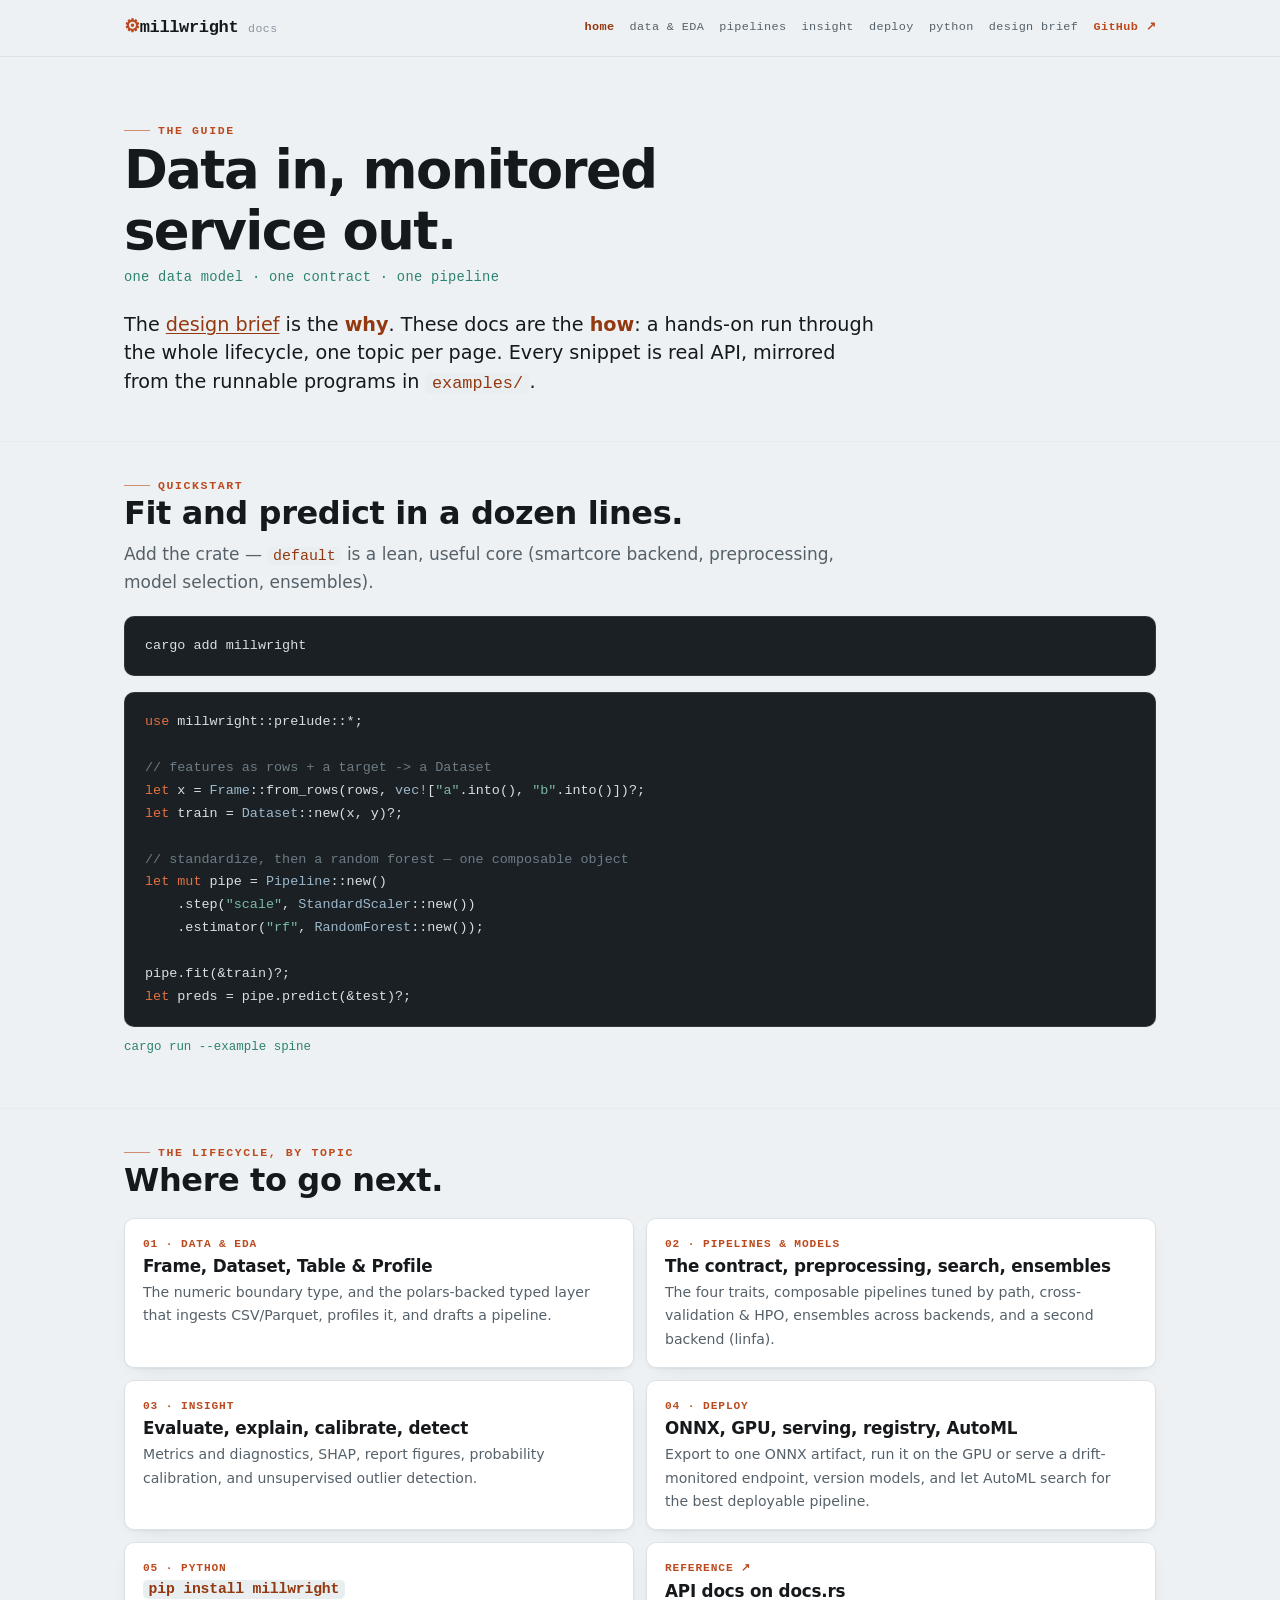
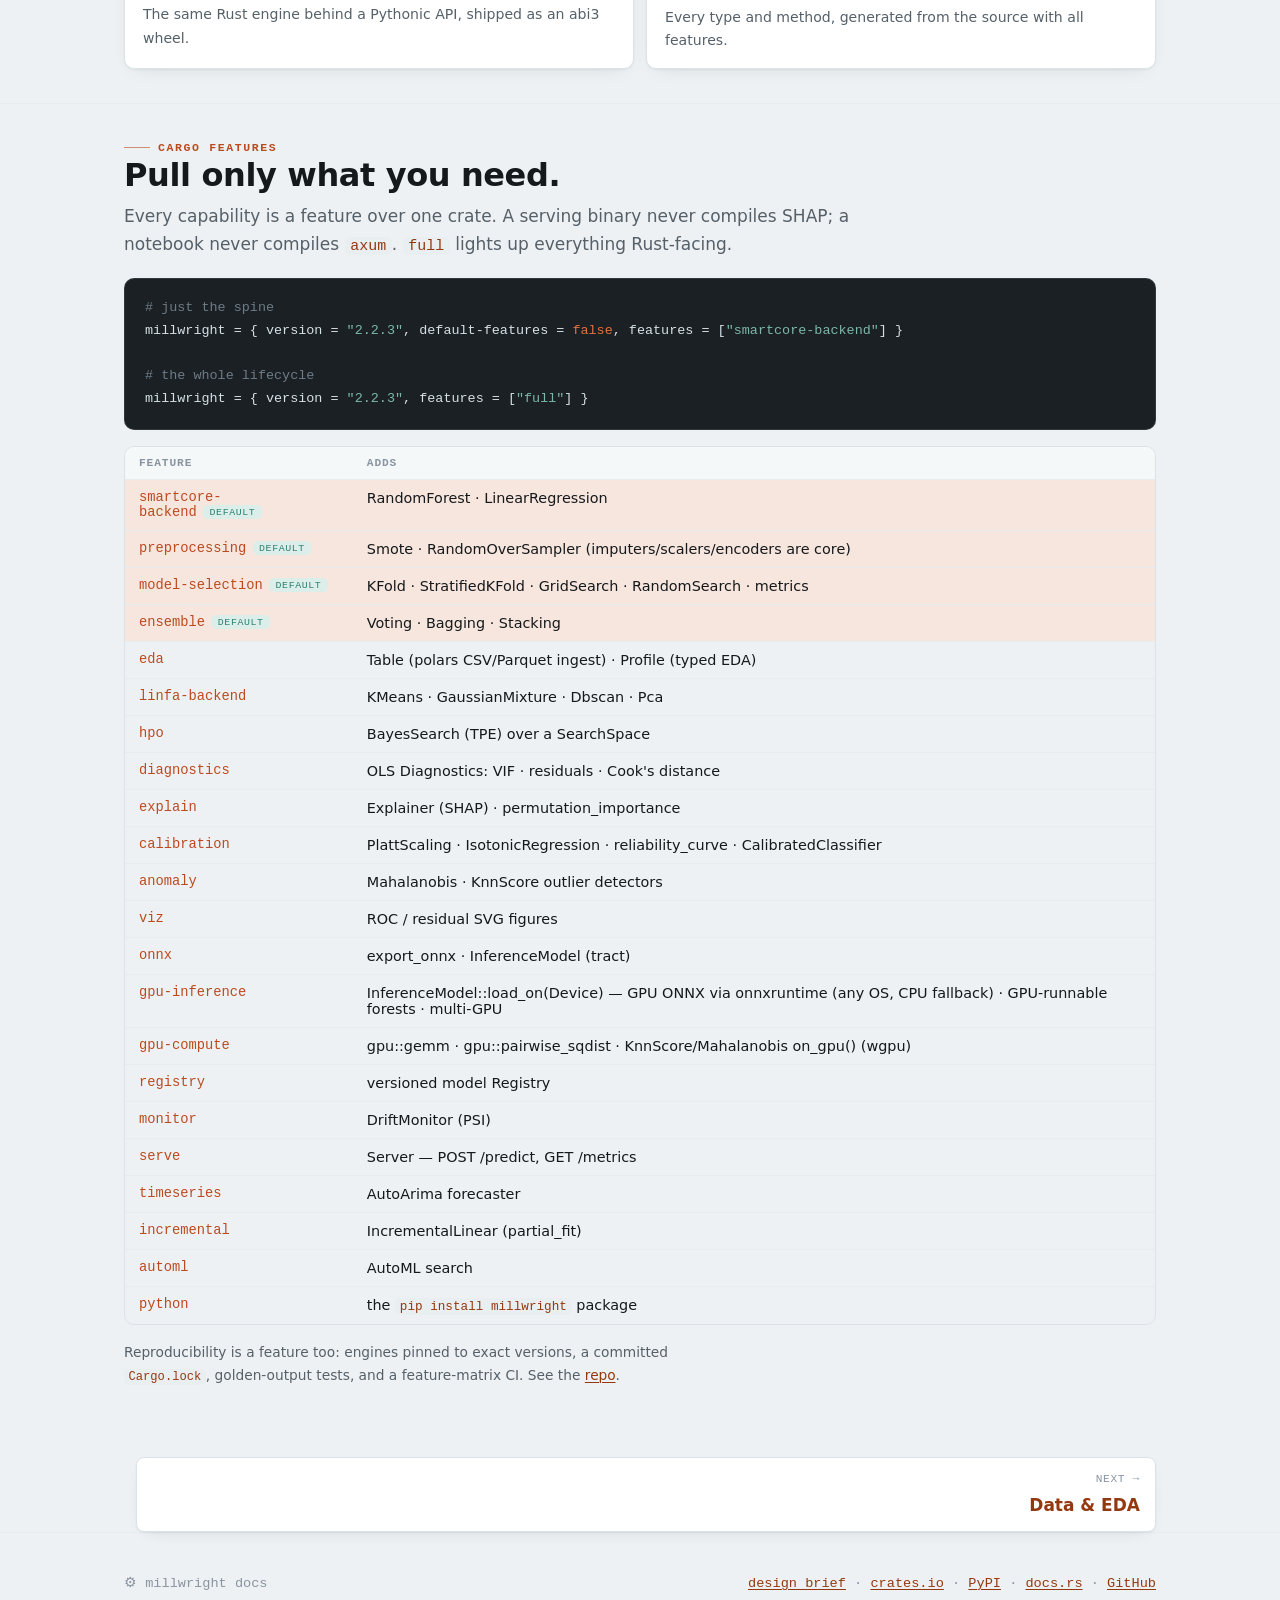
==== commit b9267c05: "docs: cover GPU inference and GPU compute in the website and guide The site still said "Not GPU/dist" ====
--- a/docs/index.html
+++ b/docs/index.html
@@ -78,8 +78,8 @@
         </a>
         <a class="card" href="deploy.html">
           <div class="n">04 · deploy</div>
-          <h3>ONNX, serving, registry, drift, AutoML</h3>
-          <p>Export to one ONNX artifact, serve a drift-monitored endpoint, version models, and let AutoML search for the best deployable pipeline.</p>
+          <h3>ONNX, GPU, serving, registry, AutoML</h3>
+          <p>Export to one ONNX artifact, run it on the GPU or serve a drift-monitored endpoint, version models, and let AutoML search for the best deployable pipeline.</p>
         </a>
         <a class="card" href="python.html">
           <div class="n">05 · python</div>
@@ -125,6 +125,8 @@
             <tr><td><span class="feat">anomaly</span></td><td>Mahalanobis · KnnScore outlier detectors</td></tr>
             <tr><td><span class="feat">viz</span></td><td>ROC / residual SVG figures</td></tr>
             <tr><td><span class="feat">onnx</span></td><td>export_onnx · InferenceModel (tract)</td></tr>
+            <tr><td><span class="feat">gpu-inference</span></td><td>InferenceModel::load_on(Device) — GPU ONNX via onnxruntime (any OS, CPU fallback) · GPU-runnable forests · multi-GPU</td></tr>
+            <tr><td><span class="feat">gpu-compute</span></td><td>gpu::gemm · gpu::pairwise_sqdist · KnnScore/Mahalanobis on_gpu() (wgpu)</td></tr>
             <tr><td><span class="feat">registry</span></td><td>versioned model Registry</td></tr>
             <tr><td><span class="feat">monitor</span></td><td>DriftMonitor (PSI)</td></tr>
             <tr><td><span class="feat">serve</span></td><td>Server — POST /predict, GET /metrics</td></tr>
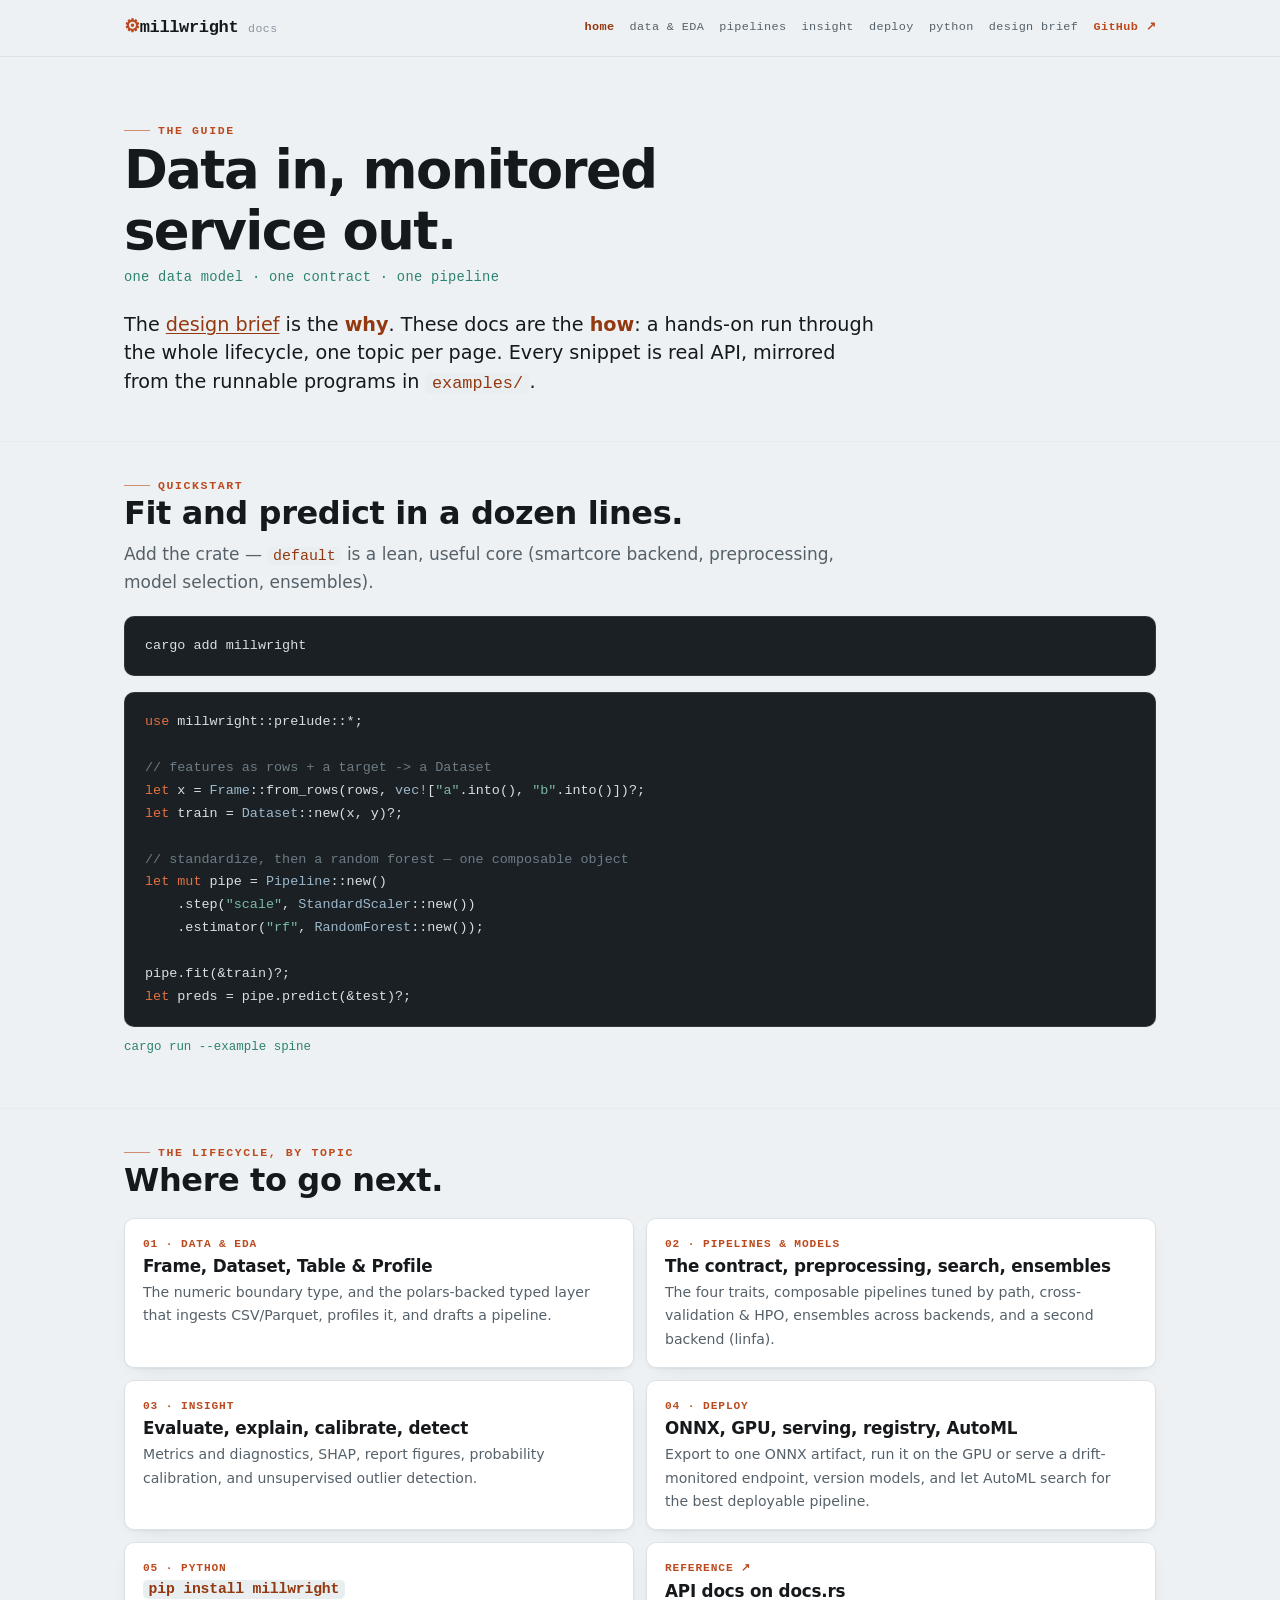
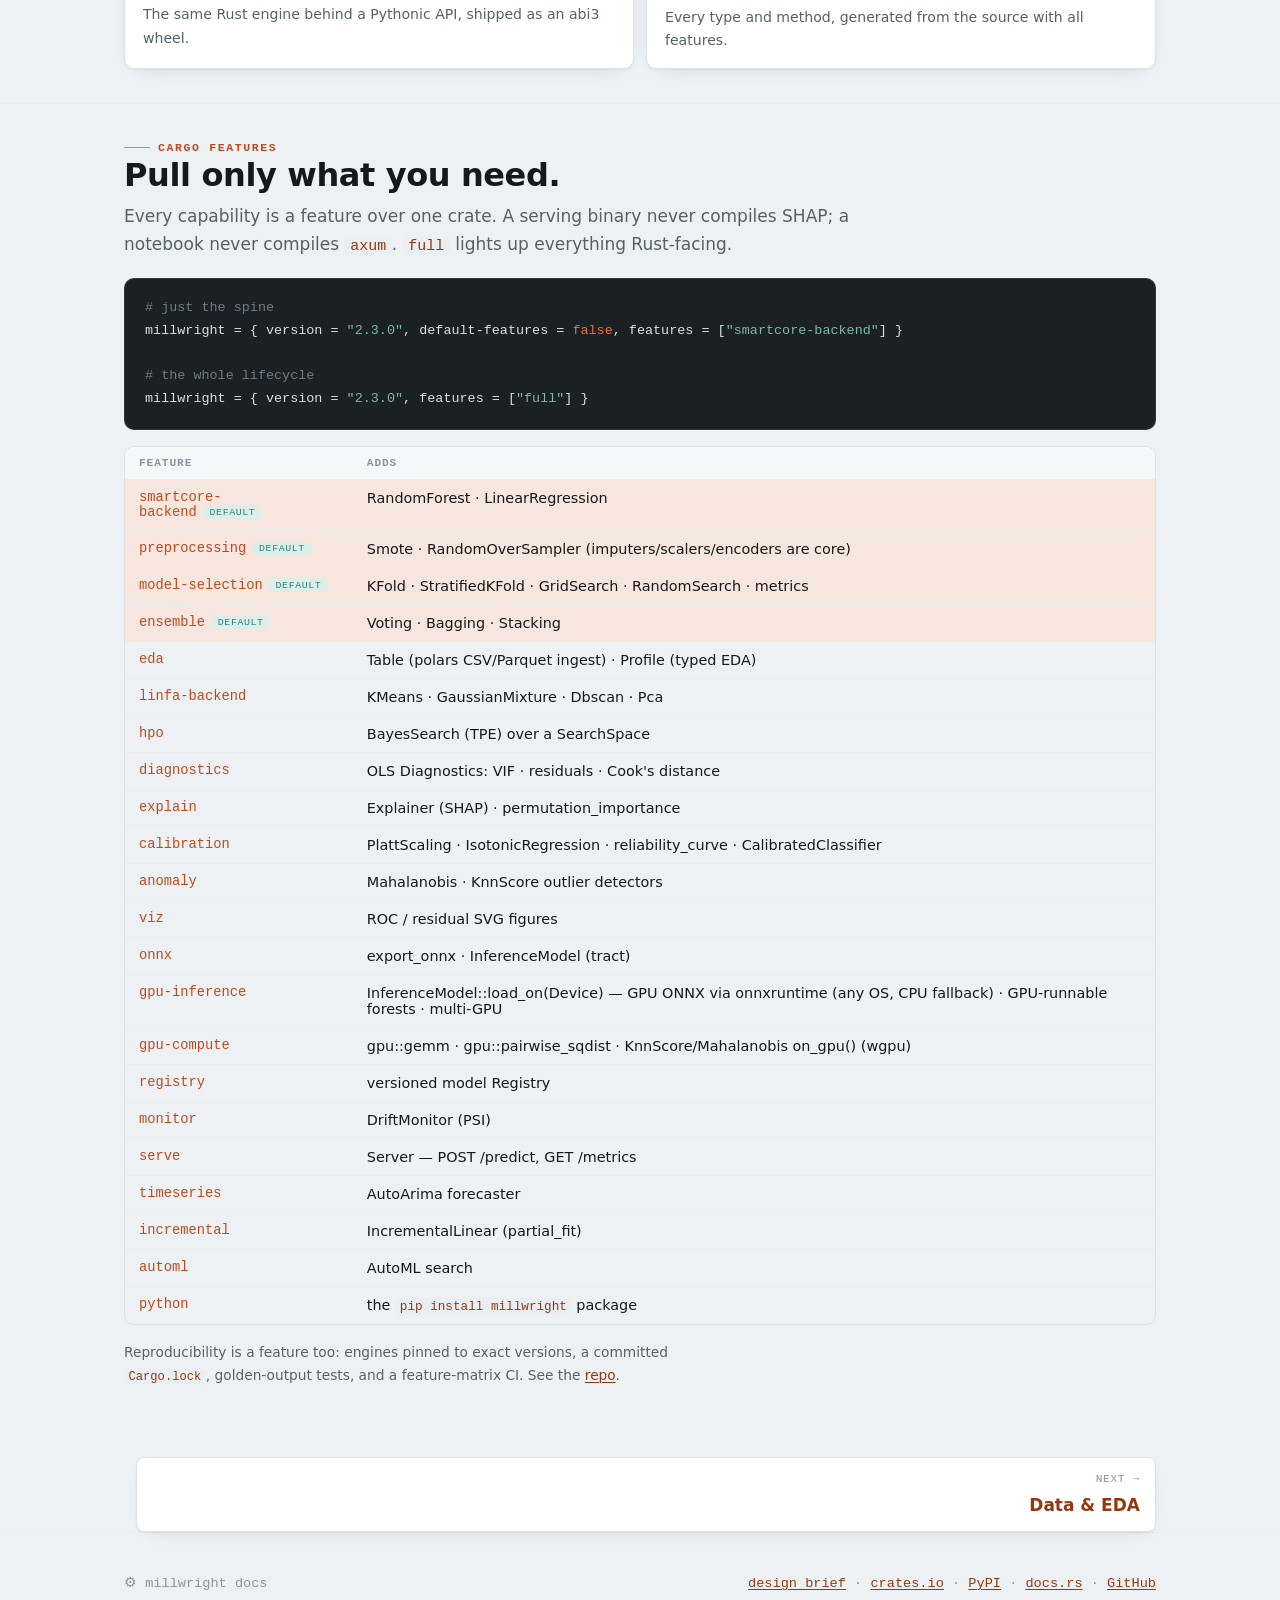
==== commit 3df7971b: "Release 2.3.0 Roll [Unreleased] into 2.3.0 (GPU inference + GPU compute) and sync every version mark" ====
--- a/docs/index.html
+++ b/docs/index.html
@@ -104,10 +104,10 @@
         <p class="muted">Every capability is a feature over one crate. A serving binary never compiles SHAP; a notebook never compiles <code class="inl">axum</code>. <code class="inl">full</code> lights up everything Rust-facing.</p>
       </div>
 <pre><span class="c"># just the spine</span>
-millwright = { version = <span class="s">"2.2.3"</span>, default-features = <span class="k">false</span>, features = [<span class="s">"smartcore-backend"</span>] }
+millwright = { version = <span class="s">"2.3.0"</span>, default-features = <span class="k">false</span>, features = [<span class="s">"smartcore-backend"</span>] }
 
 <span class="c"># the whole lifecycle</span>
-millwright = { version = <span class="s">"2.2.3"</span>, features = [<span class="s">"full"</span>] }</pre>
+millwright = { version = <span class="s">"2.3.0"</span>, features = [<span class="s">"full"</span>] }</pre>
       <div class="tablewrap">
         <table>
           <thead><tr><th>Feature</th><th>Adds</th></tr></thead>
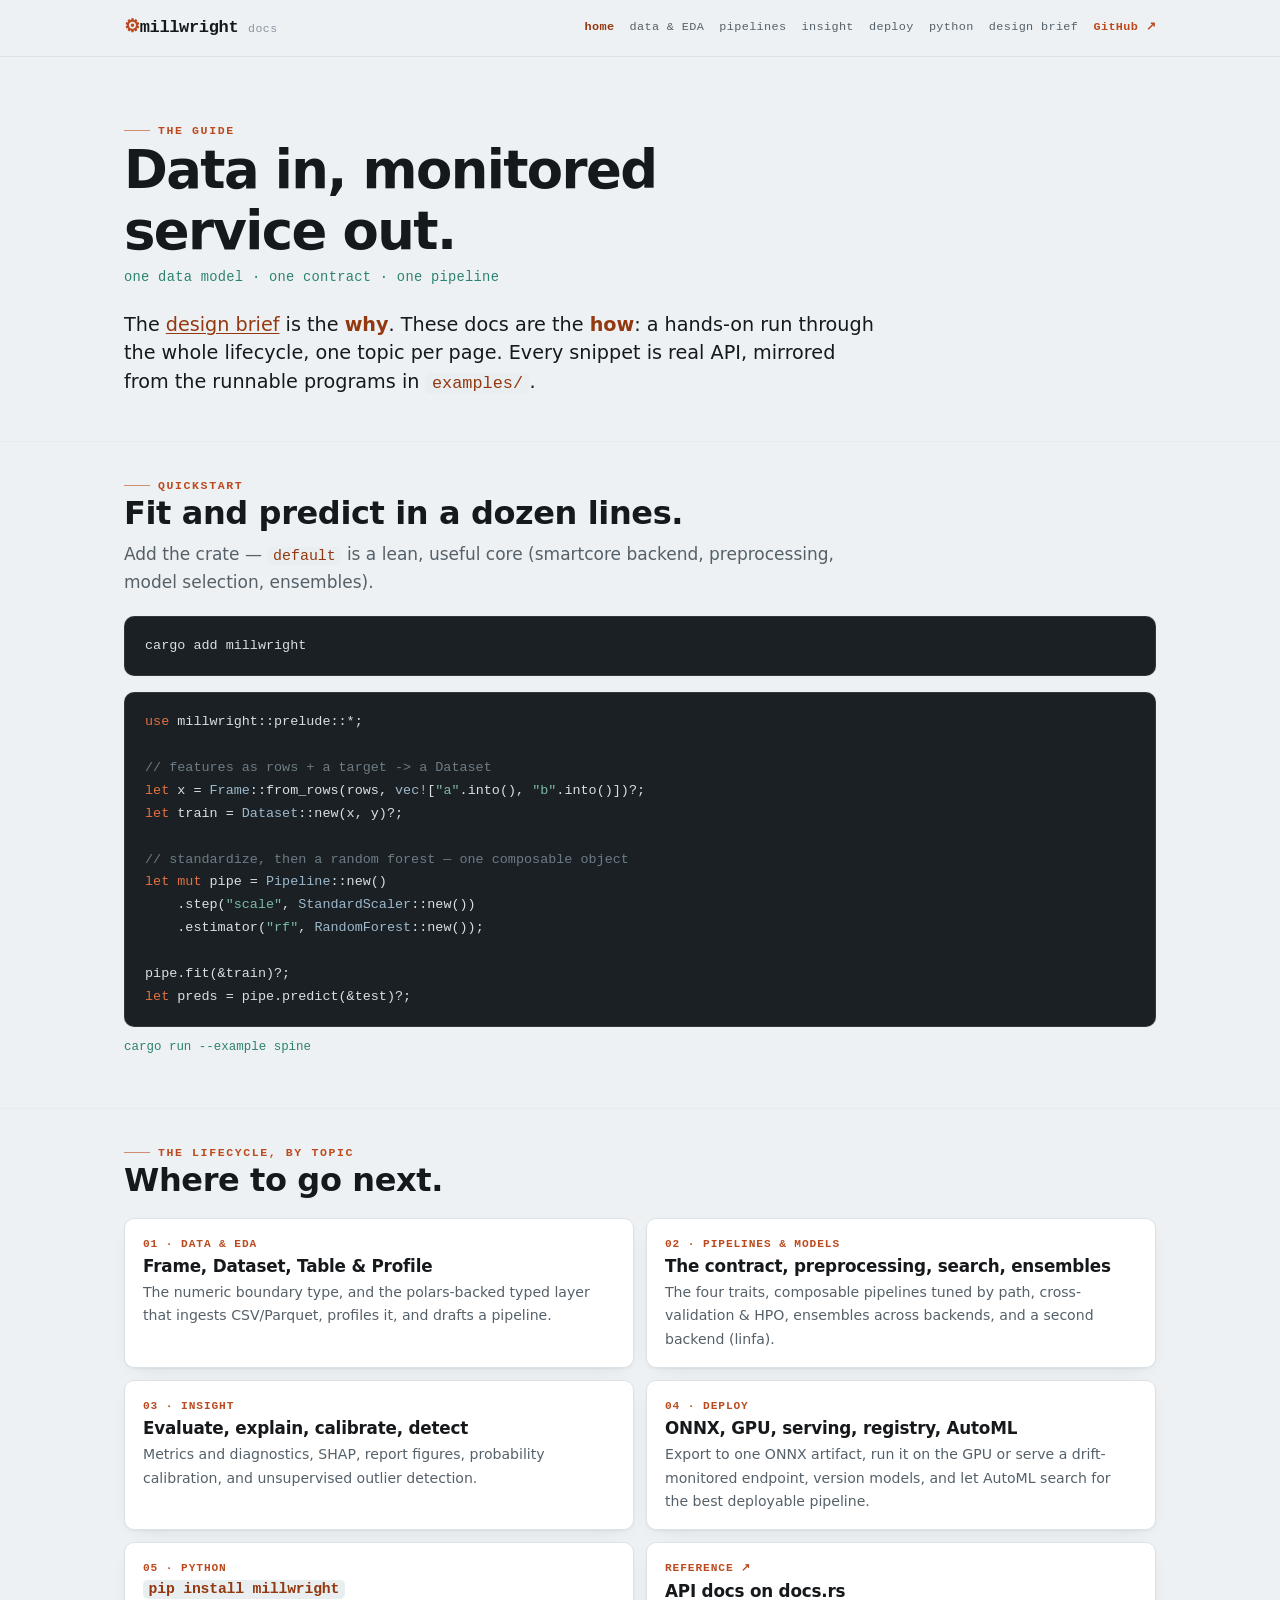
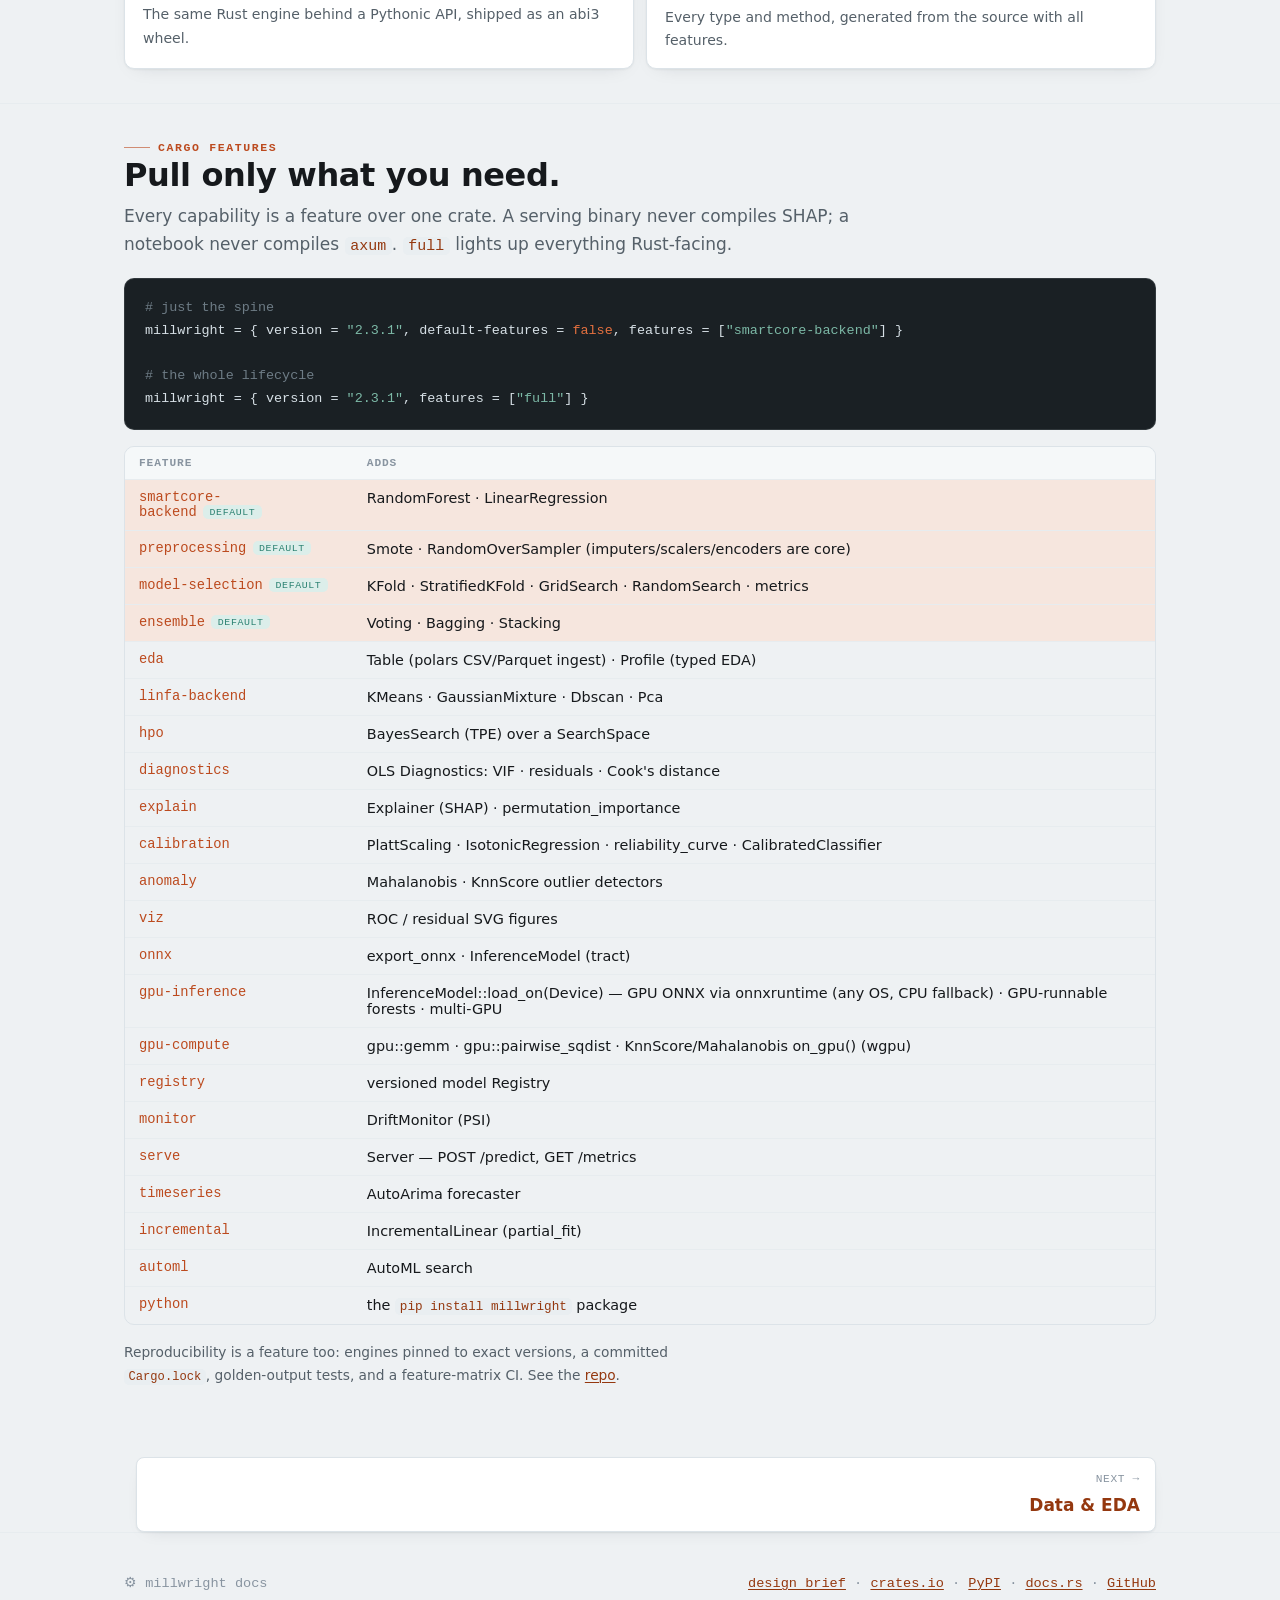
==== commit 91768929: "Release 2.3.1 First version to actually publish since 2.2.1: the release workflow downloaded release" ====
--- a/docs/index.html
+++ b/docs/index.html
@@ -104,10 +104,10 @@
         <p class="muted">Every capability is a feature over one crate. A serving binary never compiles SHAP; a notebook never compiles <code class="inl">axum</code>. <code class="inl">full</code> lights up everything Rust-facing.</p>
       </div>
 <pre><span class="c"># just the spine</span>
-millwright = { version = <span class="s">"2.3.0"</span>, default-features = <span class="k">false</span>, features = [<span class="s">"smartcore-backend"</span>] }
+millwright = { version = <span class="s">"2.3.1"</span>, default-features = <span class="k">false</span>, features = [<span class="s">"smartcore-backend"</span>] }
 
 <span class="c"># the whole lifecycle</span>
-millwright = { version = <span class="s">"2.3.0"</span>, features = [<span class="s">"full"</span>] }</pre>
+millwright = { version = <span class="s">"2.3.1"</span>, features = [<span class="s">"full"</span>] }</pre>
       <div class="tablewrap">
         <table>
           <thead><tr><th>Feature</th><th>Adds</th></tr></thead>
